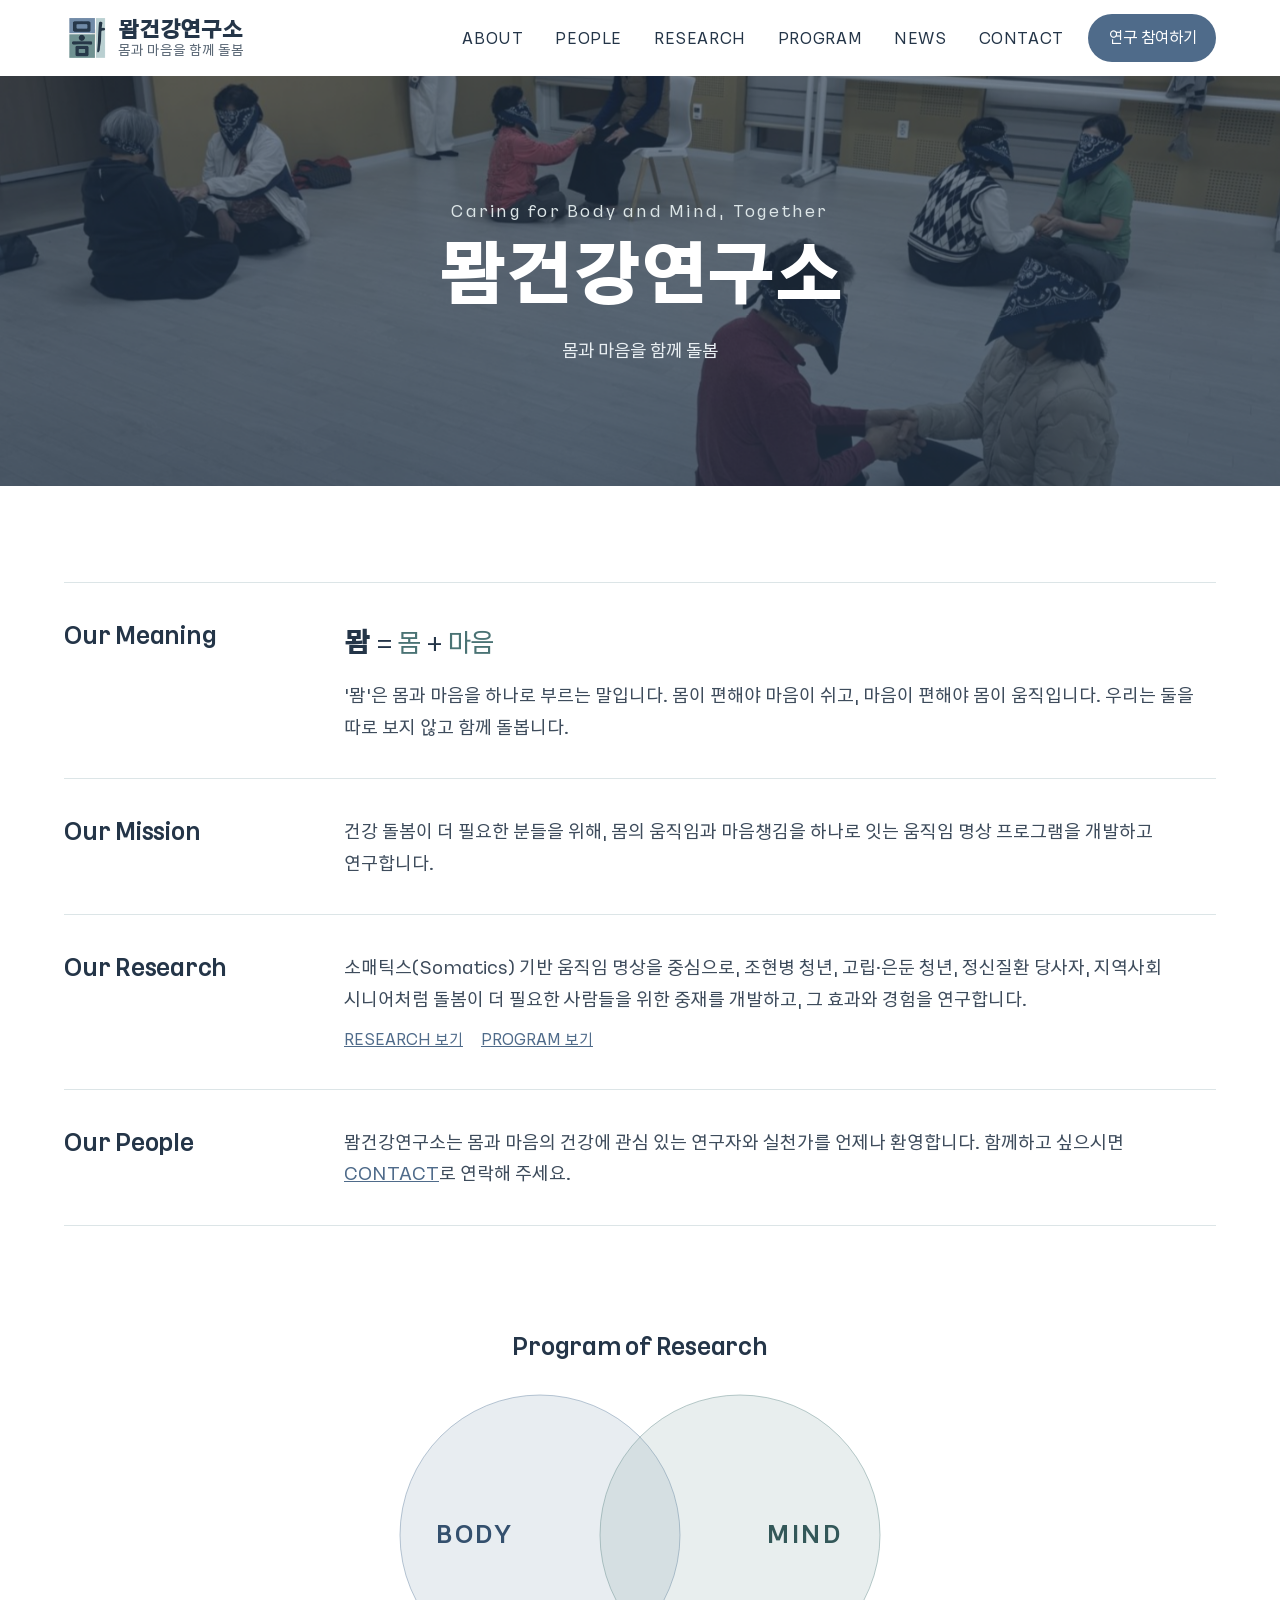
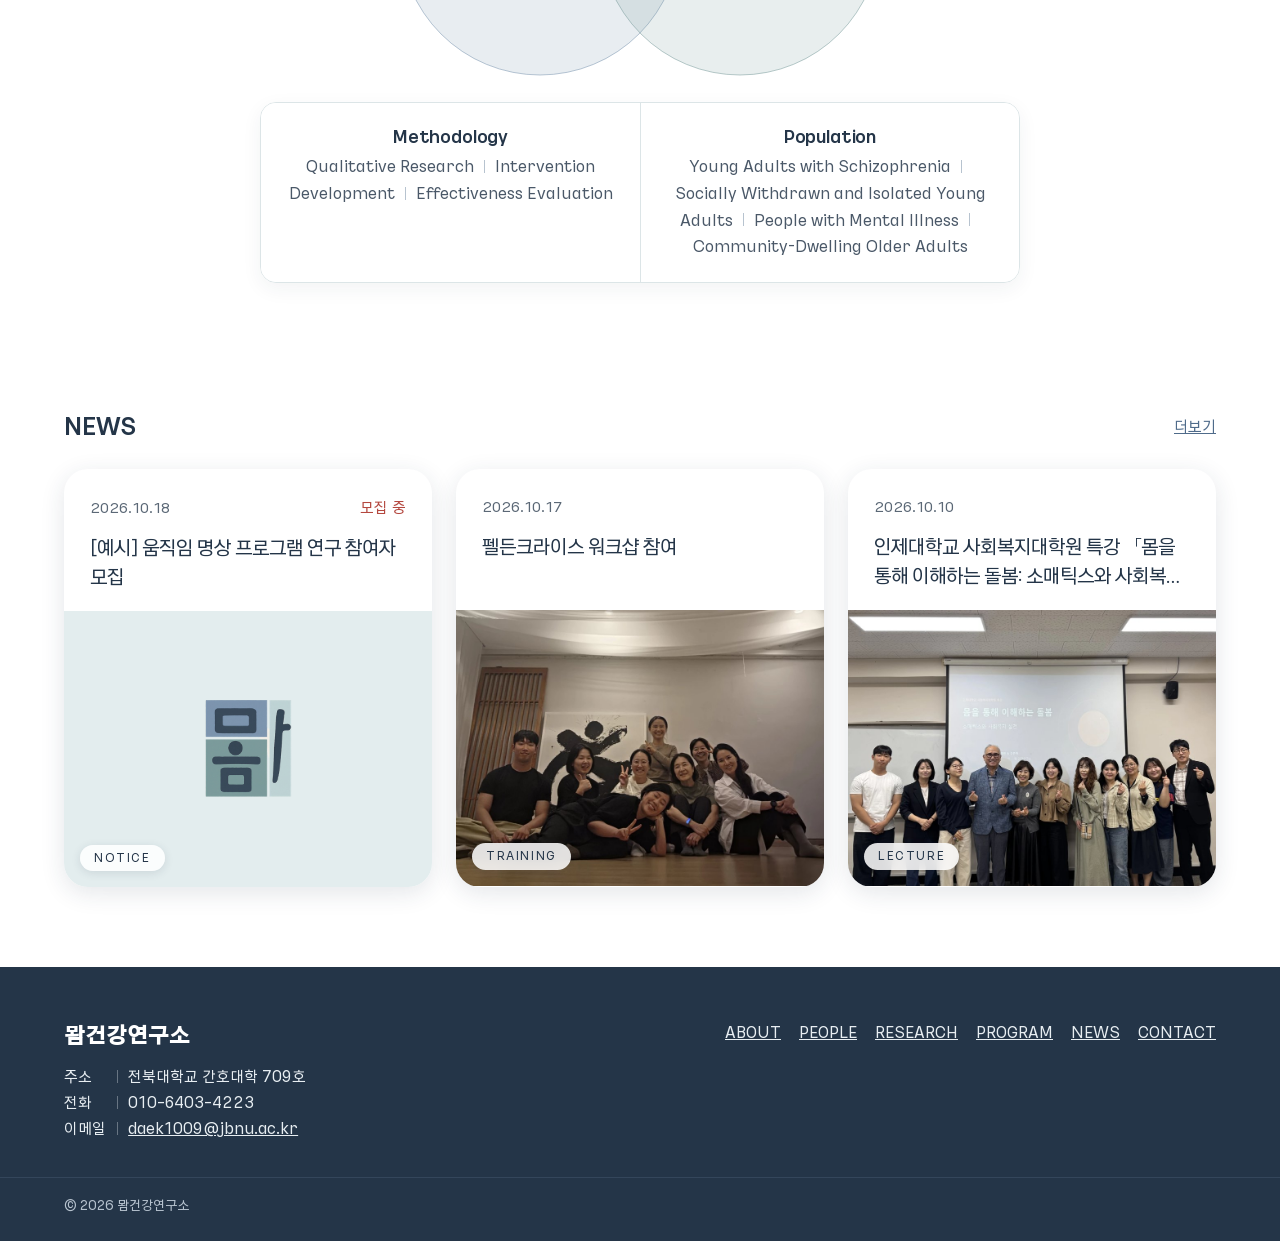
==== index.html @ 0eb16944 "메인: 스크롤 효과, 연구 도식 영문화 - 배너 사진이 스크롤보다 천천히 움직이고, 단락·카드가 아래에서 떠오름 (움직임 줄이기 설정이면 끔) - Program of Researc" ====
<!doctype html>
<html lang="ko">
<head>
<meta charset="utf-8">
<meta name="viewport" content="width=device-width, initial-scale=1">
<title>뫔건강연구소</title>
<meta name="description" content="몸과 마음을 함께 돌보는 움직임 명상을 연구하는 뫔건강연구소입니다.">
<link rel="icon" href="assets/images/favicon.png">
<link rel="preload" href="assets/fonts/KakaoSmallSans-Regular.woff2" as="font" type="font/woff2" crossorigin>
<link rel="preconnect" href="https://fonts.googleapis.com">
<link rel="preconnect" href="https://fonts.gstatic.com" crossorigin>
<link rel="stylesheet" href="https://fonts.googleapis.com/css2?family=Gothic+A1:wght@900&display=swap&text=%EB%AB%94%EA%B1%B4%EA%B0%95%EC%97%B0%EA%B5%AC%EC%86%8C">
<link rel="stylesheet" href="assets/css/style.css">
</head>
<body data-page="home">
<div id="site-header"></div>
<main id="main">
<section class="mhero">
  <div class="mhero-bg" aria-hidden="true"></div>
  <div class="wrap mhero-in">
    <p class="mhero-tag">Caring for Body and Mind, Together</p>
    <h1 class="mhero-name">뫔건강연구소</h1>
    <p class="mhero-sub">몸과 마음을 함께 돌봄</p>
  </div>
</section>

<section class="mabout"><div class="wrap">
  <div class="mrow">
    <h2>Our Meaning</h2>
    <div>
      <p class="mlead"><b>뫔</b> = <span>몸</span> + <span>마음</span></p>
      <p>‘뫔’은 몸과 마음을 하나로 부르는 말입니다. 몸이 편해야 마음이 쉬고, 마음이 편해야 몸이 움직입니다. 우리는 둘을 따로 보지 않고 함께 돌봅니다.</p>
    </div>
  </div>
  <div class="mrow">
    <h2>Our Mission</h2>
    <div><p>건강 돌봄이 더 필요한 분들을 위해, 몸의 움직임과 마음챙김을 하나로 잇는 움직임 명상 프로그램을 개발하고 연구합니다.</p></div>
  </div>
  <div class="mrow">
    <h2>Our Research</h2>
    <div><p>소매틱스(Somatics) 기반 움직임 명상을 중심으로, 조현병 청년, 고립·은둔 청년, 정신질환 당사자, 지역사회 시니어처럼 돌봄이 더 필요한 사람들을 위한 중재를 개발하고, 그 효과와 경험을 연구합니다.</p>
      <p class="mlink"><a href="research.html">RESEARCH 보기</a><a href="program.html">PROGRAM 보기</a></p></div>
  </div>
  <div class="mrow">
    <h2>Our People</h2>
    <div><p>뫔건강연구소는 몸과 마음의 건강에 관심 있는 연구자와 실천가를 언제나 환영합니다. 함께하고 싶으시면 <a href="contact.html">CONTACT</a>로 연락해 주세요.</p></div>
  </div>
</div></section>

<section class="mprog"><div class="wrap">
  <h2 class="mprog-title">Program of Research</h2>
  <svg class="mvenn" viewBox="0 0 760 300" role="img" aria-labelledby="venn-t venn-d">
    <title id="venn-t">Program of Research</title>
    <desc id="venn-d">Two overlapping circles, Body and Mind.</desc>
    <circle cx="280" cy="150" r="140" fill="#728DAA" fill-opacity="0.16" stroke="#728DAA" stroke-opacity="0.5"/>
    <circle cx="480" cy="150" r="140" fill="#729596" fill-opacity="0.16" stroke="#729596" stroke-opacity="0.5"/>
    <text x="215" y="158" text-anchor="middle" class="v-h" fill="#34506E">BODY</text>
    <text x="545" y="158" text-anchor="middle" class="v-h" fill="#335859">MIND</text>
  </svg>
  <div class="mboxes">
    <div><h3>Methodology</h3><p>Qualitative Research<span class="vbar" aria-hidden="true"></span>Intervention Development<span class="vbar" aria-hidden="true"></span>Effectiveness Evaluation</p></div>
    <div><h3>Population</h3><p>Young Adults with Schizophrenia<span class="vbar" aria-hidden="true"></span>Socially Withdrawn and Isolated Young Adults<span class="vbar" aria-hidden="true"></span>People with Mental Illness<span class="vbar" aria-hidden="true"></span>Community-Dwelling Older Adults</p></div>
  </div>
</div></section>

<section class="section white"><div class="wrap">
  <div class="box-head" style="margin-bottom:20px"><h2 style="font-size:1.45rem;font-weight:900">NEWS</h2><a class="more" href="news.html">더보기</a></div>
  <div id="home-news"></div>
</div></section>
</main>
<div id="site-footer"></div>
<script src="assets/data/site.js"></script>
<script src="assets/js/layout.js"></script>
<script src="assets/data/posts.js"></script>
<script src="assets/js/render.js"></script>
<script>
Mwam.cards('home-news', '', 3);

// 스크롤 효과: 배너 사진은 천천히, 단락은 아래에서 떠오르게 (움직임 줄이기 설정이면 끔)
(function () {
  if (window.matchMedia('(prefers-reduced-motion: reduce)').matches) return;
  var items = [].slice.call(document.querySelectorAll('.mhero-in > *, .mrow, .mprog-title, .mvenn, .mboxes, #home-news .ncard'));
  document.documentElement.classList.add('anim');
  items.forEach(function (el) { el.classList.add('reveal'); });
  document.querySelectorAll('.mhero-in > *').forEach(function (el, i) { el.style.transitionDelay = (0.15 + i * 0.15) + 's'; });
  document.querySelectorAll('#home-news .ncard').forEach(function (el, i) { el.style.transitionDelay = (i * 0.12) + 's'; });
  var bg = document.querySelector('.mhero-bg'), hero = document.querySelector('.mhero');
  function check() {
    var vh = window.innerHeight || document.documentElement.clientHeight;
    items = items.filter(function (el) {
      if (el.getBoundingClientRect().top < vh - 40) { el.classList.add('in'); return false; }
      return true;
    });
    var y = window.pageYOffset;
    if (y < hero.offsetHeight) bg.style.transform = 'translate3d(0,' + (y * 0.4) + 'px,0) scale(1.08)';
  }
  window.addEventListener('scroll', check, { passive: true });
  window.addEventListener('resize', check);
  setTimeout(check, 60);   // 처음 화면에 보이는 것은 곧바로 나타나게
  window.addEventListener('load', check);
  document.addEventListener('visibilitychange', check);
})();
</script>
</body>
</html>
---- assets/css/style.css ----
/* 뫔 건강연구소 — 공통 스타일
   색은 로고에서 가져옴: 남색 / 회청 / 청록 / 하늘 / 크림 */

@font-face {
  font-family: 'Hakgyoansim Allimjang';
  src: url('../fonts/HakgyoansimAllimjang-R.woff2') format('woff2');
  font-weight: 100 499;
  font-display: swap;
}
@font-face {
  font-family: 'Hakgyoansim Allimjang';
  src: url('../fonts/HakgyoansimAllimjang-B.woff2') format('woff2');
  font-weight: 500 900;
  font-display: swap;
}

@font-face {
  font-family: 'Kakao Small Sans';
  src: url('../fonts/KakaoSmallSans-Light.woff2') format('woff2');
  font-weight: 100 349;
  font-display: swap;
}
@font-face {
  font-family: 'Kakao Small Sans';
  src: url('../fonts/KakaoSmallSans-Regular.woff2') format('woff2');
  font-weight: 350 900;
  font-display: swap;
}
@font-face {
  font-family: 'Kakao Big Sans';
  src: url('../fonts/KakaoBigSans-Regular.woff2') format('woff2');
  font-weight: 100 899;
  font-display: swap;
}
@font-face {  /* 카드의 큰 번호 장식에만 씀 */
  font-family: 'Kakao Big Sans';
  src: url('../fonts/KakaoBigSans-ExtraBold.woff2') format('woff2');
  font-weight: 900;
  font-display: swap;
}

:root {
  --navy: #243548;
  --navy-2: #34465B;
  --blue: #4F6B8A;        /* 버튼·링크 (흰 글자 대비 5.5:1) */
  --blue-dark: #34506E;
  --blue-logo: #728DAA;
  --teal: #4A7374;
  --teal-dark: #335859;
  --teal-logo: #729596;
  --sky: #E3EDEE;
  --sky-logo: #BED3D5;
  --teal-tint: #DCEAE7;
  --cream: #E3EDEE;   /* 바탕: 하늘색 (예전 크림색 대신) */
  --white: #FFFFFF;
  --text: #243548;
  --text-2: #3E4C5C;
  --text-3: #4A5868;
  --muted: #5B6876;
  --line: #DCE5E7;
  --shadow: 0 10px 30px rgba(36, 53, 72, 0.10);
  --radius: 24px;
  --font: 'Kakao Small Sans', 'Apple SD Gothic Neo', 'Malgun Gothic', sans-serif;
  --font-head: 'Kakao Big Sans', 'Kakao Small Sans', 'Malgun Gothic', sans-serif;  /* 제목용 */
  --font-brand: 'Gothic A1', 'Hakgyoansim Allimjang', sans-serif;  /* 연구소 이름 전용: Gothic A1 900 */
  --wrap: 1200px;
}

* { box-sizing: border-box; }
html { scroll-behavior: smooth; scroll-padding-top: 96px; }
body {
  margin: 0;
  background: var(--white);  /* 모든 바탕은 흰색 */
  color: var(--text);
  font-family: var(--font);
  font-size: 18px;           /* 주 이용자(고령층 등) 고려해 본문 18px */
  line-height: 1.75;
  word-break: keep-all;
  -webkit-font-smoothing: antialiased;
}
img { max-width: 100%; height: auto; display: block; }
a { color: var(--blue); }
a:hover { color: var(--navy); }
h1, h2, h3, h4 { font-family: var(--font-head); margin: 0; font-weight: 400; line-height: 1.35; letter-spacing: -0.01em; }
p { margin: 0; }
strong, b, th { font-weight: 400; }  /* 이름 외에는 볼드 쓰지 않음 */
.wrap { max-width: var(--wrap); margin: 0 auto; padding: 0 24px; }
.skip { position: absolute; left: -9999px; }
.skip:focus { left: 16px; top: 16px; z-index: 100; background: var(--white); padding: 8px 16px; border-radius: 8px; }
:focus-visible { outline: 3px solid var(--blue-logo); outline-offset: 2px; }

/* ---------- 헤더 ---------- */
.site-header {
  position: sticky; top: 0; z-index: 50;
  background: var(--white);
}
.site-header .wrap { display: flex; align-items: center; justify-content: space-between; gap: 16px; min-height: 76px; }
.brand { display: flex; align-items: center; gap: 8px; text-decoration: none; color: var(--navy); }
.brand img { width: 46px; height: 46px; border-radius: 6px; }
.brand-name { display: flex; flex-direction: column; line-height: 1.12; }
.brand-name strong { font-family: var(--font-brand); font-size: 1.3rem; font-weight: 900; letter-spacing: -0.01em; }  /* 볼드는 연구소 이름에만 */
.brand-name small { font-family: var(--font); font-weight: 400; font-size: 0.85rem; color: var(--muted); }  /* 카카오 작은글씨 */

.gnb { display: flex; align-items: center; gap: 4px; }
.gnb > ul { list-style: none; margin: 0; padding: 0; display: flex; gap: 4px; }
.gnb > ul > li { position: relative; }
.gnb > ul > li > a {
  display: block; padding: 12px 14px; border-radius: 10px;
  text-decoration: none; color: var(--navy); font-weight: 400; font-size: 0.95rem; letter-spacing: 0.04em;
}
.gnb > ul > li > a:hover, .gnb > ul > li > a[aria-current="page"] { background: var(--sky); color: var(--navy); }
.sub {
  list-style: none; margin: 0; padding: 8px;
  position: absolute; top: 100%; left: 50%; transform: translateX(-50%);
  min-width: 180px; background: var(--white); border-radius: 14px; box-shadow: var(--shadow);
  border: 1px solid var(--line);
  opacity: 0; visibility: hidden; transition: opacity .15s;
}
.gnb li:hover > .sub, .gnb li:focus-within > .sub { opacity: 1; visibility: visible; }
.sub a { display: block; padding: 8px 12px; border-radius: 8px; text-decoration: none; color: var(--text-2); font-size: 0.95rem; white-space: nowrap; }
.sub a:hover { background: var(--sky); color: var(--navy); }
.btn-join {
  margin-left: 8px; padding: 10px 20px; border-radius: 999px;
  background: var(--blue); color: var(--white) !important; text-decoration: none; font-weight: 400; font-size: 0.98rem; white-space: nowrap;
}
.btn-join:hover { background: var(--navy); }
.menu-toggle {
  display: none; background: none; border: 1px solid var(--line); border-radius: 10px;
  width: 48px; height: 48px; cursor: pointer; color: var(--navy);
}

@media (max-width: 1080px) {
  .menu-toggle { display: inline-flex; align-items: center; justify-content: center; }
  .gnb {
    display: none; position: absolute; top: 100%; left: 0; right: 0;
    background: var(--white); box-shadow: 0 12px 20px rgba(36, 53, 72, 0.08);
    flex-direction: column; align-items: stretch; padding: 8px 16px 20px;
    max-height: calc(100vh - 76px); overflow-y: auto;
  }
  .gnb.open { display: flex; }
  .gnb > ul { flex-direction: column; }
  .sub { position: static; transform: none; opacity: 1; visibility: visible; box-shadow: none; border: 0; padding: 0 0 8px 12px; min-width: 0; }
  .btn-join { margin: 12px 0 0; text-align: center; }
}

/* ---------- 페이지 상단 (가운데 정렬, 가는 제목) ---------- */
.page-hero { background: var(--white); padding: 72px 0 56px; text-align: center; }
.page-hero .eyebrow { margin-bottom: 10px; font-size: 0.9rem; letter-spacing: 0.12em; color: var(--teal); }
.page-hero h1 { font-size: clamp(1.9rem, 3.6vw, 2.5rem); font-weight: 300; letter-spacing: -0.02em; }
.page-hero p { margin: 14px auto 0; color: var(--text-3); max-width: 620px; font-weight: 300; }
.breadcrumb { font-size: 0.85rem; color: var(--muted); margin-top: 18px; order: 9; }
.breadcrumb a { color: var(--muted); text-decoration: none; }
.page-hero .wrap { display: flex; flex-direction: column; align-items: center; }
.page-hero.only-eyebrow { padding: 56px 0 8px; }  /* NEWS: 영문 제목만 */
.page-hero.only-eyebrow .eyebrow { margin: 0; font-family: var(--font); font-size: 0.95rem; }
.page-hero.only-eyebrow a { color: inherit; text-decoration: none; }

.eyebrow { margin-bottom: 8px; }
.page-hero h1 { font-size: clamp(2rem, 4vw, 2.8rem); }
.page-hero p { margin-top: 12px; color: var(--text-2); max-width: 640px; }
.breadcrumb { font-size: 0.9rem; color: var(--muted); margin-bottom: 12px; }
.breadcrumb a { color: var(--muted); }

.eyebrow { color: var(--blue); font-weight: 400; font-size: 0.95rem; }
.section { padding: 80px 0; }
.section.white { background: var(--white); }
.section-head { margin-bottom: 32px; }
.section-head h2 { font-size: clamp(1.6rem, 3vw, 2.1rem); margin-top: 6px; }
.section-head p { color: var(--text-2); margin-top: 10px; max-width: 680px; }

/* ---------- 홈 히어로 ---------- */
.hero { background: var(--white); }
.hero .wrap { display: flex; flex-wrap: wrap; align-items: center; gap: 40px; padding-top: 72px; padding-bottom: 120px; }
.hero-text { flex: 1 1 460px; display: flex; flex-direction: column; gap: 20px; }
.hero-text h1 { font-size: clamp(2.2rem, 5vw, 3.3rem); line-height: 1.3; }
.hero-text p { font-size: 1.12rem; color: var(--text-2); max-width: 540px; }
.chip { align-self: flex-start; background: var(--white); color: var(--blue-dark); border-radius: 999px; padding: 6px 16px; font-size: 0.92rem; font-weight: 400; }
.hero-art { flex: 1 1 340px; display: flex; justify-content: center; }
.hero-art img { width: min(340px, 80%); border-radius: 12px; box-shadow: var(--shadow); }
@media (max-width: 640px) {
  .hero .wrap { padding-top: 48px; padding-bottom: 104px; gap: 28px; }
  .hero-art img { width: 180px; }
  .section { padding: 56px 0; }
}

.quick { margin-top: -64px; display: grid; grid-template-columns: repeat(auto-fit, minmax(min(300px, 100%), 1fr)); gap: 20px; position: relative; }
.quick a {
  background: var(--white); border-radius: 28px; padding: 30px 34px; text-decoration: none; color: var(--navy);
  display: flex; align-items: center; justify-content: space-between; gap: 20px; box-shadow: var(--shadow);
  transition: transform .15s;
}
.quick a:hover { transform: translateY(-2px); color: var(--navy); }
.quick strong { display: block; font-family: var(--font-head); font-size: 1.3rem; }
.quick span.desc { color: var(--text-3); }
.arrow { flex: none; width: 52px; height: 52px; border-radius: 50%; background: var(--blue); display: flex; align-items: center; justify-content: center; }
.arrow.teal { background: var(--teal); }

/* ---------- 카드 ---------- */
.grid { display: grid; gap: 20px; grid-template-columns: repeat(auto-fit, minmax(min(240px, 100%), 1fr)); }
.grid.two { grid-template-columns: repeat(auto-fit, minmax(min(320px, 100%), 1fr)); }
.card { background: var(--white); border-radius: var(--radius); padding: 28px; display: flex; flex-direction: column; gap: 10px; }
.section.white .card { background: var(--white); }
.card h3 { font-size: 1.15rem; }
.card p { color: var(--text-3); }
.card .num { font-size: 1.6rem; font-weight: 400; color: var(--blue); }
.card .num.teal { color: var(--teal); }
.icon { width: 52px; height: 52px; border-radius: 16px; background: var(--sky); display: flex; align-items: center; justify-content: center; }
.icon.teal { background: var(--teal-tint); }

/* ---------- 목록 ---------- */
.list { list-style: none; margin: 0; padding: 0; }
.list li { border-top: 1px solid var(--line); padding: 14px 0; display: flex; justify-content: space-between; gap: 16px; }
.list li:last-child { border-bottom: 1px solid var(--line); }
.list a { color: var(--navy); text-decoration: none; }
.list a:hover { color: var(--blue); text-decoration: underline; }
.list .date { color: var(--muted); font-size: 0.9rem; flex: none; }
.more { font-size: 0.95rem; padding: 10px 0; }
.box-head { display: flex; justify-content: space-between; align-items: center; }

.tag { display: inline-block; font-size: 0.82rem; font-weight: 400; padding: 2px 10px; border-radius: 999px; background: var(--sky); color: var(--blue-dark); margin-right: 8px; vertical-align: 2px; }
.tag.teal { background: var(--teal-tint); color: var(--teal-dark); }

/* 연구성과 */
.pub { background: var(--white); border-radius: 18px; padding: 20px 24px; margin-bottom: 12px; display: grid; grid-template-columns: 72px 1fr; gap: 16px; }
.pub .year { font-weight: 400; color: var(--blue); }
.pub .title { font-weight: 400; color: var(--navy); }
.pub .meta { color: var(--text-3); font-size: 0.95rem; }
.pub a { font-size: 0.92rem; }

/* 과제 */
.project { background: var(--white); border-radius: 18px; padding: 22px 26px; margin-bottom: 12px; border-left: 6px solid var(--blue-logo); }
.project.done { border-left-color: var(--teal-logo); }
.section.white .project { background: var(--white); }
.project .period { color: var(--muted); font-size: 0.92rem; }
.project h3 { font-size: 1.12rem; margin: 4px 0; }
.project p { color: var(--text-3); font-size: 0.97rem; }

/* RESEARCH 카드 (큰 제목 + 연한 큰 번호 + 알약 이름표) */
.rhead { margin-bottom: 44px; max-width: 860px; }
.rhead h2 { font-size: clamp(1.9rem, 4.2vw, 3rem); line-height: 1.3; letter-spacing: -0.02em; margin-top: 8px; }
.rhead .hl { color: var(--teal); }
.rhead p:last-child { margin-top: 18px; color: var(--text-2); font-size: 1.05rem; }
.rgrid { display: grid; gap: 24px; grid-template-columns: repeat(auto-fill, minmax(min(440px, 100%), 1fr)); }
.rcard { --c: var(--blue); --c2: var(--blue-dark); --tint: #E4ECF4; --line-c: #C9D6E4;
  position: relative; overflow: hidden; border-radius: 28px; padding: 44px 40px 40px;
  background: linear-gradient(170deg, var(--tint) 0%, #F7FAFC 55%, #FFFFFF 100%);
  border: 1px solid rgba(36, 53, 72, 0.07); box-shadow: 0 12px 32px rgba(36, 53, 72, 0.08); }
.rcard::before { content: ''; position: absolute; left: 0; right: 0; top: 0; height: 7px; background: linear-gradient(90deg, var(--c) 0%, var(--line-c) 100%); }
.rcard.tone1 { --c: var(--teal); --c2: var(--teal-dark); --tint: #DDEDE9; --line-c: #BFDAD3; }
.rcard.tone2 { --c: var(--blue-logo); --c2: var(--blue-dark); --tint: #E0EDF0; --line-c: #C4DADF; }
.rcard .wm { position: absolute; top: -26px; right: -14px; font-family: var(--font-head); font-weight: 900; font-size: 11rem; line-height: 1; letter-spacing: -0.04em;
  color: var(--c); opacity: 0.13; pointer-events: none; }
.rcard header { position: relative; display: flex; align-items: center; gap: 14px; padding-bottom: 26px; border-bottom: 1px solid var(--line-c); }
.rcard .num { flex: none; width: 40px; height: 40px; border-radius: 50%; background: var(--c); color: var(--white); display: inline-flex; align-items: center; justify-content: center; font-size: 0.95rem; }
.rcard h3 { font-size: 1.55rem; letter-spacing: -0.02em; }
.rrows { position: relative; margin: 26px 0 0; display: grid; gap: 14px; }
.rrows div { display: grid; grid-template-columns: 104px 1fr; gap: 18px; align-items: start; }
.rrows dt { text-align: center; padding: 6px 0; border-radius: 999px; background: var(--white); border: 1px solid var(--line-c); color: var(--c2); font-size: 0.88rem; }
.rrows dd { margin: 0; padding-top: 4px; color: var(--text); line-height: 1.6; }
.rempty { display: flex; align-items: center; justify-content: center; min-height: 180px; color: var(--muted); }
@media (max-width: 640px) {
  .rcard { padding: 32px 22px 26px; }
  .rcard .wm { font-size: 7.5rem; top: -16px; }
  .rrows div { grid-template-columns: 76px 1fr; gap: 12px; }
}

/* 연구진 */
.person { background: var(--white); border-radius: var(--radius); padding: 28px; display: grid; grid-template-columns: 160px 1fr; gap: 28px; align-items: start; }
.person.small { grid-template-columns: 112px 1fr; padding: 22px; gap: 20px; }
.photo { aspect-ratio: 3 / 4; border-radius: 16px; background: var(--sky); display: flex; align-items: center; justify-content: center; color: var(--muted); font-size: 0.85rem; overflow: hidden; }
.photo img { width: 100%; height: 100%; object-fit: cover; }
.person h3 { font-size: 1.35rem; }
.person.small h3 { font-size: 1.15rem; }
.person .role { color: var(--blue); font-weight: 400; }
.person dl { margin: 12px 0 0; display: grid; grid-template-columns: 72px 1fr; gap: 6px 12px; font-size: 0.97rem; }
.person dt { color: var(--muted); }
.person dd { margin: 0; color: var(--text-2); }
.person ul { margin: 8px 0 0; padding-left: 20px; color: var(--text-2); font-size: 0.97rem; }
.psec { margin-top: 24px; padding-top: 18px; border-top: 1px solid var(--line); }
.psec h4, .psec summary { font-size: 1rem; font-weight: 400; color: var(--blue); margin-bottom: 6px; }
.psec p { color: var(--text-2); }
.psec ul { margin: 0; padding-left: 20px; color: var(--text-2); font-size: 0.97rem; }
.psec li { margin-bottom: 4px; }
details.psec summary { cursor: pointer; list-style: none; display: flex; align-items: center; gap: 8px; }
details.psec summary::-webkit-details-marker { display: none; }
details.psec summary::after { content: '펼치기 ▾'; font-size: 0.85rem; color: var(--muted); margin-left: auto; }
details.psec[open] summary::after { content: '접기 ▴'; }
details.psec .cnt { font-size: 0.85rem; color: var(--muted); }
details.psec ul { margin-top: 10px; font-size: 0.92rem; line-height: 1.65; }
details.psec li { margin-bottom: 10px; }
@media (max-width: 640px) {
  .person, .person.small { grid-template-columns: 1fr; }
  .person .photo { max-width: 180px; }
}

/* 알림마당 */
.tabs { display: flex; gap: 8px; margin-bottom: 24px; flex-wrap: wrap; }
.tabs a { padding: 10px 20px; border-radius: 999px; background: var(--white); text-decoration: none; color: var(--text-2); font-weight: 400; border: 1px solid var(--line); }
.tabs a[aria-current="true"] { background: var(--navy); color: var(--white); border-color: var(--navy); }
/* 게시판 (표 형식) */
.count { font-size: 0.95rem; color: var(--muted); margin-bottom: 12px; }
.count b { color: var(--navy); font-weight: 400; }
.board-table { width: 100%; border-collapse: collapse; border-top: 2px solid var(--navy); background: var(--white); }
.board-table th { font-weight: 400; font-size: 0.92rem; color: var(--muted); padding: 14px 12px; border-bottom: 1px solid var(--line); }
.board-table td { padding: 18px 12px; border-bottom: 1px solid var(--line); vertical-align: middle; }
.board-table .no { width: 96px; text-align: center; color: var(--muted); font-size: 0.95rem; }
.board-table .date { width: 128px; text-align: center; color: var(--muted); font-size: 0.95rem; white-space: nowrap; }
.board-table .subject a { color: var(--text); text-decoration: none; }
.board-table .subject a:hover { color: var(--blue); text-decoration: underline; }
.board-table tbody tr:hover { background: #FBFCFC; }
.cat { color: var(--muted); }
.state { color: #B4483F; font-size: 0.92rem; white-space: nowrap; }  /* 모집 중: 붉은 글씨 (대비 5.3:1) */
.state.closed { color: var(--muted); }
.paging { display: flex; justify-content: center; gap: 6px; margin-top: 32px; }
.paging a, .paging strong { min-width: 40px; height: 40px; display: inline-flex; align-items: center; justify-content: center; border-radius: 8px; text-decoration: none; font-weight: 400; }
.paging a { color: var(--text-3); }
.paging a:hover { background: var(--sky); }
.paging strong { background: var(--navy); color: var(--white); }
@media (max-width: 640px) {
  .board-table thead { display: none; }
  .board-table tr { display: grid; grid-template-columns: auto 1fr; gap: 4px 10px; padding: 16px 4px; border-bottom: 1px solid var(--line); }
  .board-table td { padding: 0; border: 0; }
  .board-table .no { width: auto; text-align: left; }
  .board-table .no.plain { display: none; }  /* 휴대폰에서는 단순 번호 숨김 */
  .board-table .subject { grid-column: 1 / -1; order: -1; }
  .board-table .date { width: auto; text-align: left; }
}

/* 분류 탭 (밑줄형) */
.tabs.line { justify-content: center; gap: 28px; margin-bottom: 36px; }
.tabs.line a { background: none; border: 0; border-radius: 0; padding: 6px 2px; color: var(--muted); border-bottom: 2px solid transparent; }
.tabs.line a:hover { color: var(--navy); }
.tabs.line a[aria-current="true"] { background: none; color: var(--navy); border-bottom-color: var(--navy); }

/* 소식 카드 */
.news-grid { list-style: none; margin: 0; padding: 0; display: grid; gap: 24px; grid-template-columns: repeat(auto-fill, minmax(min(300px, 100%), 1fr)); }
.page-hero.news-top { padding-top: 126px; }  /* NEWS 글자를 70px 아래로 */
.page-hero .ko-title { margin-top: 4px; font-family: var(--font); font-size: 0.95rem; letter-spacing: 0.12em; color: var(--teal); text-align: center; }  /* NEWS와 같은 크기 */
.page-hero.news-top .eyebrow { text-align: center; }
.page-hero.news-top + .section { padding-top: 92px; }
.page-hero.news-top + .news-list { padding-top: 48px; }  /* 탭이 들어간 만큼 */  /* 모든 페이지: 제목 두 줄 아래 본문 시작 위치를 NEWS와 같게 */
@media (max-width: 640px) { .page-hero.news-top { padding-top: 90px; } .page-hero.news-top + .section { padding-top: 64px; } }
.ncard { box-shadow: 0 6px 24px rgba(36, 53, 72, 0.12); position: relative; height: 100%; display: flex; flex-direction: column; gap: 12px; background: var(--white); border-radius: 24px; overflow: hidden; padding: 26px 0 0; text-decoration: none; color: var(--text); transition: transform .15s; }
.ncard:hover { transform: translateY(-3px); box-shadow: 0 10px 30px rgba(36, 53, 72, 0.18); color: var(--text); }
.ncard:hover .ntitle { color: var(--blue); }
.ntop { display: flex; justify-content: space-between; align-items: center; padding: 0 26px; }
.ncard .date { color: var(--muted); font-size: 0.88rem; }
.ntitle { font-family: var(--font-head); font-weight: 400; font-size: 1.2rem; line-height: 1.5; padding: 0 26px; display: -webkit-box; -webkit-line-clamp: 2; -webkit-box-orient: vertical; overflow: hidden; min-height: 3em; }
.nthumb { margin-top: 8px; aspect-ratio: 4 / 3; overflow: hidden; background: var(--sky); display: block; }  /* 사진은 카드 끝까지 */
.nthumb > img { width: 100%; height: 100%; object-fit: cover; transition: transform .3s; }
.ncard:hover .nthumb > img { transform: scale(1.04); }
.noimg { width: 100%; height: 100%; display: flex; align-items: center; justify-content: center; }
.noimg img { width: 30%; opacity: .9; border-radius: 6px; }

/* 글 보기 */
.post { background: var(--white); border-top: 2px solid var(--navy); }
.post-band { background: var(--white); border-bottom: 1px solid var(--line); display: flex; justify-content: space-between; align-items: center; gap: 20px; padding: 22px 28px; }
.post-band h2 { font-size: clamp(1.1rem, 2.4vw, 1.35rem); font-weight: 400; }
.post-band .date { color: var(--muted); font-size: 0.92rem; flex: none; }
.post-body { padding: clamp(24px, 4vw, 44px) 28px; }
.post-body p { margin: 0 0 1em; }
.post-body img { border-radius: 10px; margin: 0 auto 24px; max-width: min(640px, 100%); }  /* 세로 사진이 너무 커지지 않게 */
.post-body ul, .post-body ol { padding-left: 22px; }
.files { border-top: 1px solid var(--line); margin-top: 24px; padding-top: 16px; }
.files h3 { font-size: 1rem; font-weight: 400; color: var(--muted); }
.post-nav { width: 100%; border-collapse: collapse; margin-top: 32px; background: var(--white); border-top: 1px solid var(--navy); }
.post-nav th { width: 110px; font-weight: 400; color: var(--muted); text-align: left; padding: 14px 20px; border-bottom: 1px solid var(--line); font-size: 0.95rem; }
.post-nav td { padding: 14px 12px; border-bottom: 1px solid var(--line); }
.post-nav a { color: var(--text); text-decoration: none; }
.post-nav a:hover { color: var(--blue); text-decoration: underline; }
.to-list { text-align: center; margin-top: 32px; }
.btn-line { display: inline-block; padding: 10px 40px; border: 1px solid var(--navy); border-radius: 999px; color: var(--navy); text-decoration: none; }
.btn-line:hover { background: var(--navy); color: var(--white); }
@media (max-width: 640px) {
  .post-band { flex-direction: column; align-items: flex-start; gap: 6px; padding: 18px 20px; }
  .post-body { padding: 24px 20px; }
  .post-nav th { width: 84px; padding: 12px; }
}

/* 문의 */
.info dl { display: grid; grid-template-columns: 96px 1fr; gap: 2px 16px; margin: 0; }  /* 줄 사이(6.5px)가 제목 아래(12px)보다 좁게 */
.info dt { color: var(--muted); }
.info dd { margin: 0; }
.map { border-radius: var(--radius); overflow: hidden; background: var(--sky); min-height: 320px; display: flex; align-items: center; justify-content: center; color: var(--muted); }
.map iframe { width: 100%; height: 100%; min-height: 320px; border: 0; }
.callout { background: var(--navy); color: #E8EEF2; border-radius: var(--radius); padding: 36px; display: flex; flex-wrap: wrap; justify-content: space-between; align-items: center; gap: 20px; }
.callout h2 { color: var(--white); font-size: 1.5rem; }
.callout .btn { background: var(--white); color: var(--navy); padding: 12px 24px; border-radius: 999px; text-decoration: none; font-weight: 400; }

/* ---------- 푸터 ---------- */
.site-footer { background: var(--navy); color: #E8EEF2; margin-top: 0; }
.site-footer .wrap { padding-top: 52px; padding-bottom: 36px; display: flex; flex-wrap: wrap; justify-content: space-between; gap: 28px; }
.site-footer strong { font-family: var(--font-brand); font-size: 1.3rem; font-weight: 900; color: var(--white); display: block; margin-bottom: 8px; }
.site-footer p { font-size: 0.93rem; }
.site-footer a { color: #E8EEF2; }
.foot-links { display: flex; flex-wrap: wrap; gap: 6px 18px; font-size: 0.93rem; }
.copy { border-top: 1px solid var(--navy-2); }
.copy .wrap { padding-top: 16px; padding-bottom: 24px; font-size: 0.82rem; color: #B7C3CF; }

.ph { color: var(--muted); }  /* [채워 넣을 자리] 표시 */

/* 흰 바탕 위에서 카드가 구분되도록 */
.card, .person, .pub, .project, .post, .board-table { border: 1px solid var(--line); box-shadow: 0 6px 20px rgba(36, 53, 72, 0.06); }
.board-table { border-top: 2px solid var(--navy); }

/* PUBLICATIONS 소제목: 작고 굵게 (영문) */
.out-head h2 { font-size: 1.45rem; font-weight: 900; letter-spacing: -0.01em; margin-top: 4px; }
/* 연구진 소제목: PROGRAM의 작은 '프로그램' 글자와 같은 크기·모양 */
.people-head h2 { font-family: var(--font); font-size: 0.95rem; font-weight: 400; color: var(--blue); letter-spacing: 0; }

/* 글자 정중앙 보정 (실제 글자 모양 기준으로 잰 차이만큼 여백을 미세 조정, 2026-10-18 측정) */
.gnb > ul > li > a { padding: 12px 12.2px 12px 15.8px; }       /* 영문 자간 때문에 왼쪽으로 1.8px 치우침 */
.btn-join { padding: 9.05px 19.28px 10.95px 20.72px; }          /* 아래로 0.95px, 왼쪽으로 0.72px */
.chip { padding: 6.38px 16.23px 5.62px 15.77px; }               /* 위로 0.38px */
.rcard .num { padding-left: 0.9px; }                             /* 숫자가 왼쪽으로 0.45px */
.rrows dt { padding: 5.92px 0 6.08px; }                          /* 평균 0.08px */
.callout .btn { padding: 11.13px 23.22px 12.87px 24.78px; }      /* 아래로 0.87px */
.btn-line { padding: 9.13px 40.22px 10.87px 39.78px; }           /* 아래로 0.87px */

/* NEWS 분류 표시 */
.ncat { display: inline-block; margin-left: 8px; padding: 1px 10px; border-radius: 999px; background: var(--sky); color: var(--blue-dark); font-size: 0.78rem; vertical-align: 1px; }
.post-band .ncat { margin: 0 10px 0 0; vertical-align: 3px; }
.news-list .tabs.line { margin-bottom: 40px; }

/* 목록 정보 줄 구분: 연한 세로선 */
.vbar { display: inline-block; width: 1px; height: 0.85em; background: #B7C3CF; margin: 0 10px; vertical-align: -0.05em; }

/* NEWS 카드: 사진 위 반투명 라벨 (왼쪽 아래) */
.nthumb { position: relative; }
.nlabel { position: absolute; left: 16px; bottom: 16px; padding: 5px 14px; border-radius: 999px;
  background: rgba(255, 255, 255, 0.86); -webkit-backdrop-filter: blur(6px); backdrop-filter: blur(6px);
  color: var(--navy); font-size: 0.72rem; letter-spacing: 0.14em; line-height: 1.4; box-shadow: 0 2px 10px rgba(36, 53, 72, 0.12); }
.post-band .ncat { background: none; border: 1px solid var(--line); color: var(--blue-dark); font-size: 0.72rem; letter-spacing: 0.14em; padding: 2px 12px; }

/* 오시는 길 지도: 지도 전체를 누르면 구글 지도 링크로 */
.map { position: relative; }
.map-link { position: absolute; inset: 0; display: flex; align-items: flex-end; justify-content: flex-end; padding: 14px; text-decoration: none; }
.map-link span { background: rgba(255, 255, 255, 0.92); color: var(--navy); font-size: 0.85rem; padding: 6px 14px; border-radius: 999px; box-shadow: 0 2px 10px rgba(36, 53, 72, 0.15); }
.map-link:hover span { background: var(--navy); color: var(--white); }
.site-footer .vbar { background: rgba(232, 238, 242, 0.35); }
.site-footer .fl { display: inline-block; width: 2.9em; }  /* 주소·전화·이메일 뒤 세로선이 한 줄로 서도록 */

/* ---------- 메인 (KIMPACT Lab 구성 참고) ---------- */
.mhero { position: relative; overflow: hidden; color: var(--white); text-align: center; }
.mhero-bg { position: absolute; inset: 0; background: url('../images/posts/2026-09-17-muju-somatics-photo.jpg') center 55% / cover no-repeat; }
.mhero-bg::after { content: ''; position: absolute; inset: 0; background: linear-gradient(180deg, rgba(36, 53, 72, 0.62), rgba(36, 53, 72, 0.78)); }
.mhero-in { position: relative; padding-top: 120px; padding-bottom: 120px; display: flex; flex-direction: column; align-items: center; gap: 10px; }
.mhero-tag { font-size: 1rem; letter-spacing: 0.14em; color: #DCE5E7; }
.mhero-name { font-family: var(--font-brand); font-weight: 900; font-size: clamp(2.6rem, 6vw, 4.2rem); letter-spacing: -0.01em; color: var(--white); }
.mhero-sub { font-size: 1.1rem; color: #E8EEF2; }
.mabout { padding: 96px 0 40px; }
.mrow { display: grid; grid-template-columns: 240px 1fr; gap: 40px; padding: 36px 0; border-top: 1px solid var(--line); }
.mrow:last-child { border-bottom: 1px solid var(--line); }
.mrow h2 { font-size: 1.45rem; font-weight: 900; color: var(--navy); }
.mrow p { color: var(--text-2); }
.mrow p + p { margin-top: 12px; }
.mlead { font-family: var(--font-head); font-size: 1.6rem; color: var(--navy) !important; }
.mlead b { font-family: var(--font-brand); font-weight: 900; }
.mlead span { color: var(--teal); }
.mlink { display: flex; gap: 18px; flex-wrap: wrap; }
.mlink a { font-size: 0.95rem; }
.mprog { padding: 64px 0 40px; text-align: center; }
.mprog-title { font-size: 1.45rem; font-weight: 900; margin-bottom: 24px; }
.mvenn { width: min(760px, 100%); height: auto; }
.mvenn .v-h { font-family: var(--font-head); font-weight: 900; font-size: 24px; letter-spacing: 0.12em; }
.mvenn .v-t { font-family: var(--font); font-size: 16px; fill: var(--text-2); }
.mvenn .v-c { font-family: var(--font-brand); font-weight: 900; font-size: 30px; fill: var(--navy); }
.mvenn .v-t2 { font-family: var(--font); font-size: 15px; fill: var(--text-2); }
.mboxes { max-width: 760px; margin: 8px auto 0; display: grid; grid-template-columns: 1fr 1fr; border: 1px solid var(--line); border-radius: 16px; overflow: hidden; box-shadow: 0 6px 20px rgba(36, 53, 72, 0.06); }
.mboxes > div { padding: 22px 24px; background: var(--white); }
.mboxes > div + div { border-left: 1px solid var(--line); }
.mboxes h3 { font-size: 1.05rem; font-weight: 900; margin-bottom: 6px; }
.mboxes p { color: var(--text-3); font-size: 0.95rem; }
@media (max-width: 720px) {
  .mrow { grid-template-columns: 1fr; gap: 10px; padding: 28px 0; }
  .mhero-in { padding-top: 88px; padding-bottom: 88px; }
  .mboxes { grid-template-columns: 1fr; }
  .mboxes > div + div { border-left: 0; border-top: 1px solid var(--line); }
}
/* 문의: 위 두 카드와 '연구 참여 신청' 사이 = 두 카드 사이 간격 */
.section.contact-top { padding-bottom: 0; }
.contact-top + #join { padding-top: 20px; }

/* 메인 스크롤 효과 (자바스크립트가 켜졌을 때만) */
.anim .reveal { opacity: 0; transform: translateY(28px); transition: opacity 0.9s ease, transform 0.9s cubic-bezier(0.2, 0.7, 0.2, 1); }
.anim .reveal.in { opacity: 1; transform: none; }
.anim .mhero-bg { transform: scale(1.08); will-change: transform; }
.anim .ncard.reveal.in:hover { transform: translateY(-3px); transition: transform 0.15s; }  /* 떠오른 뒤에도 카드 마우스 효과 유지 */
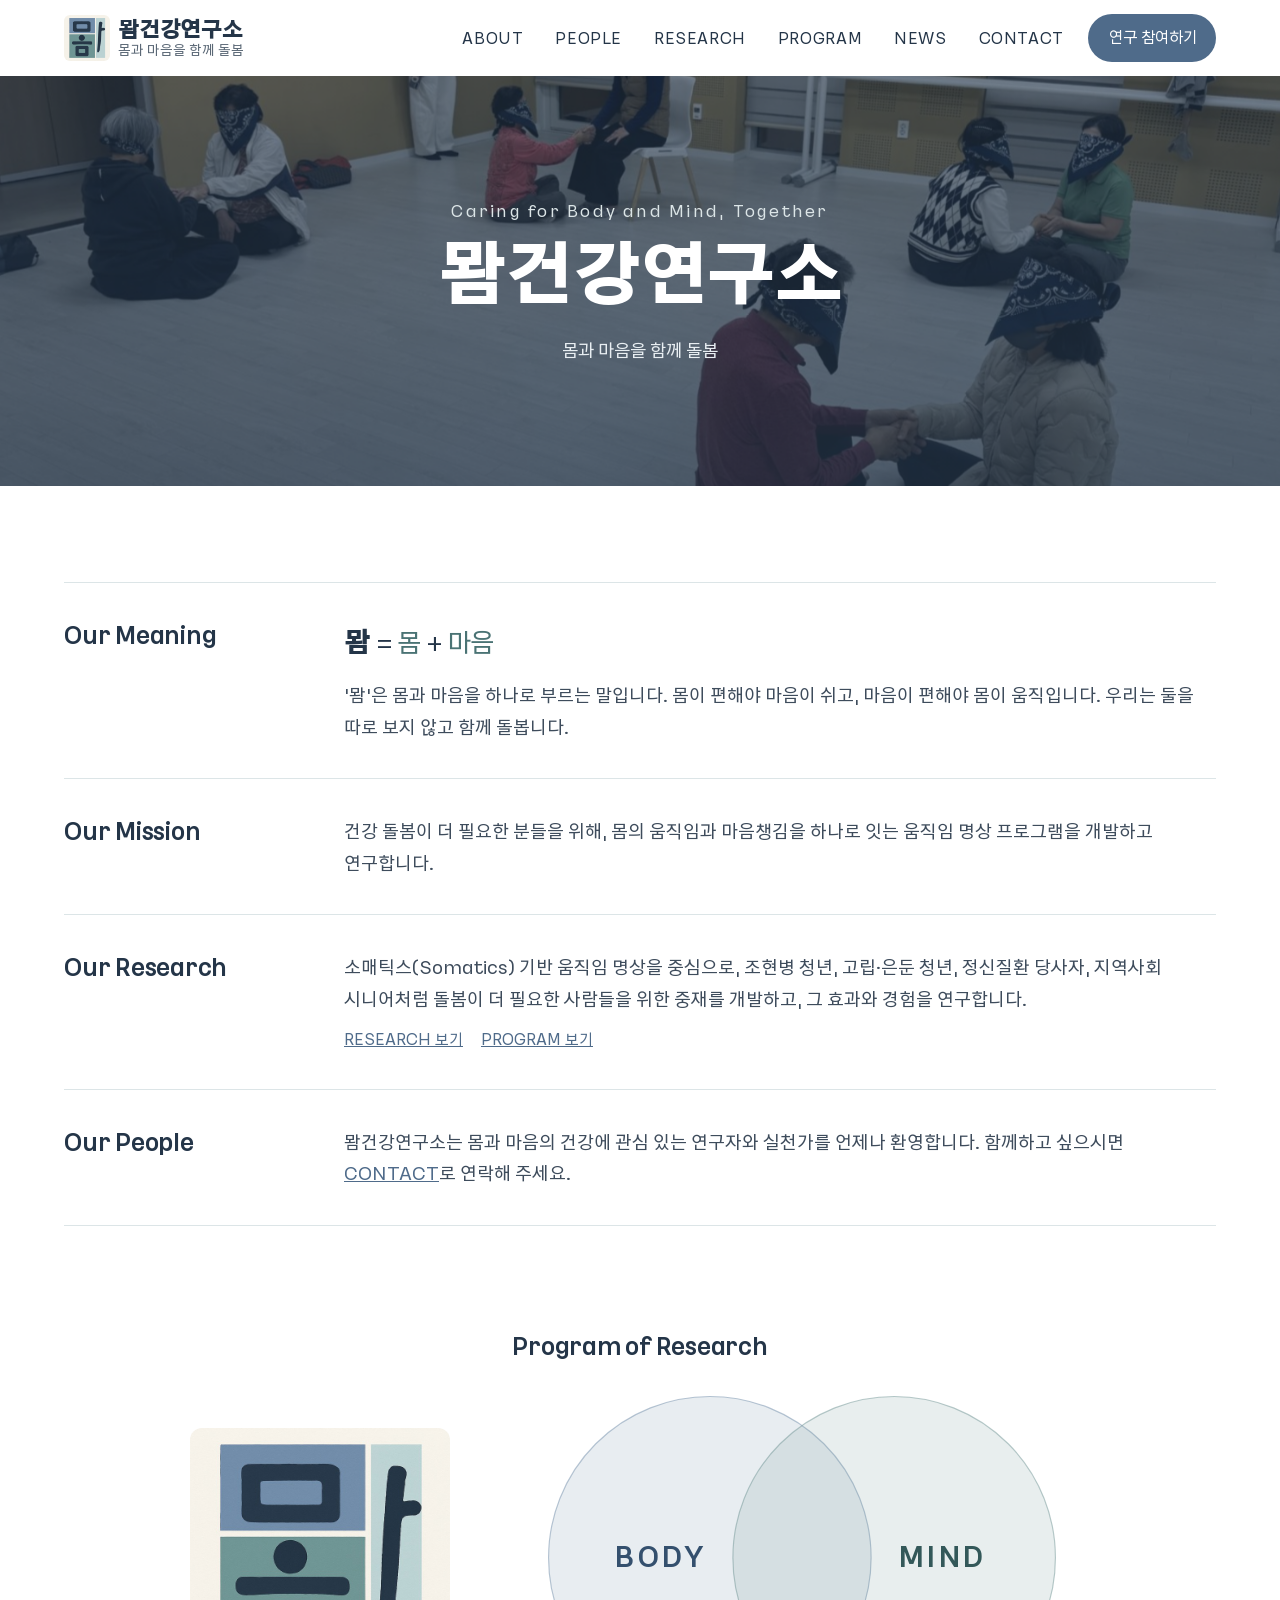
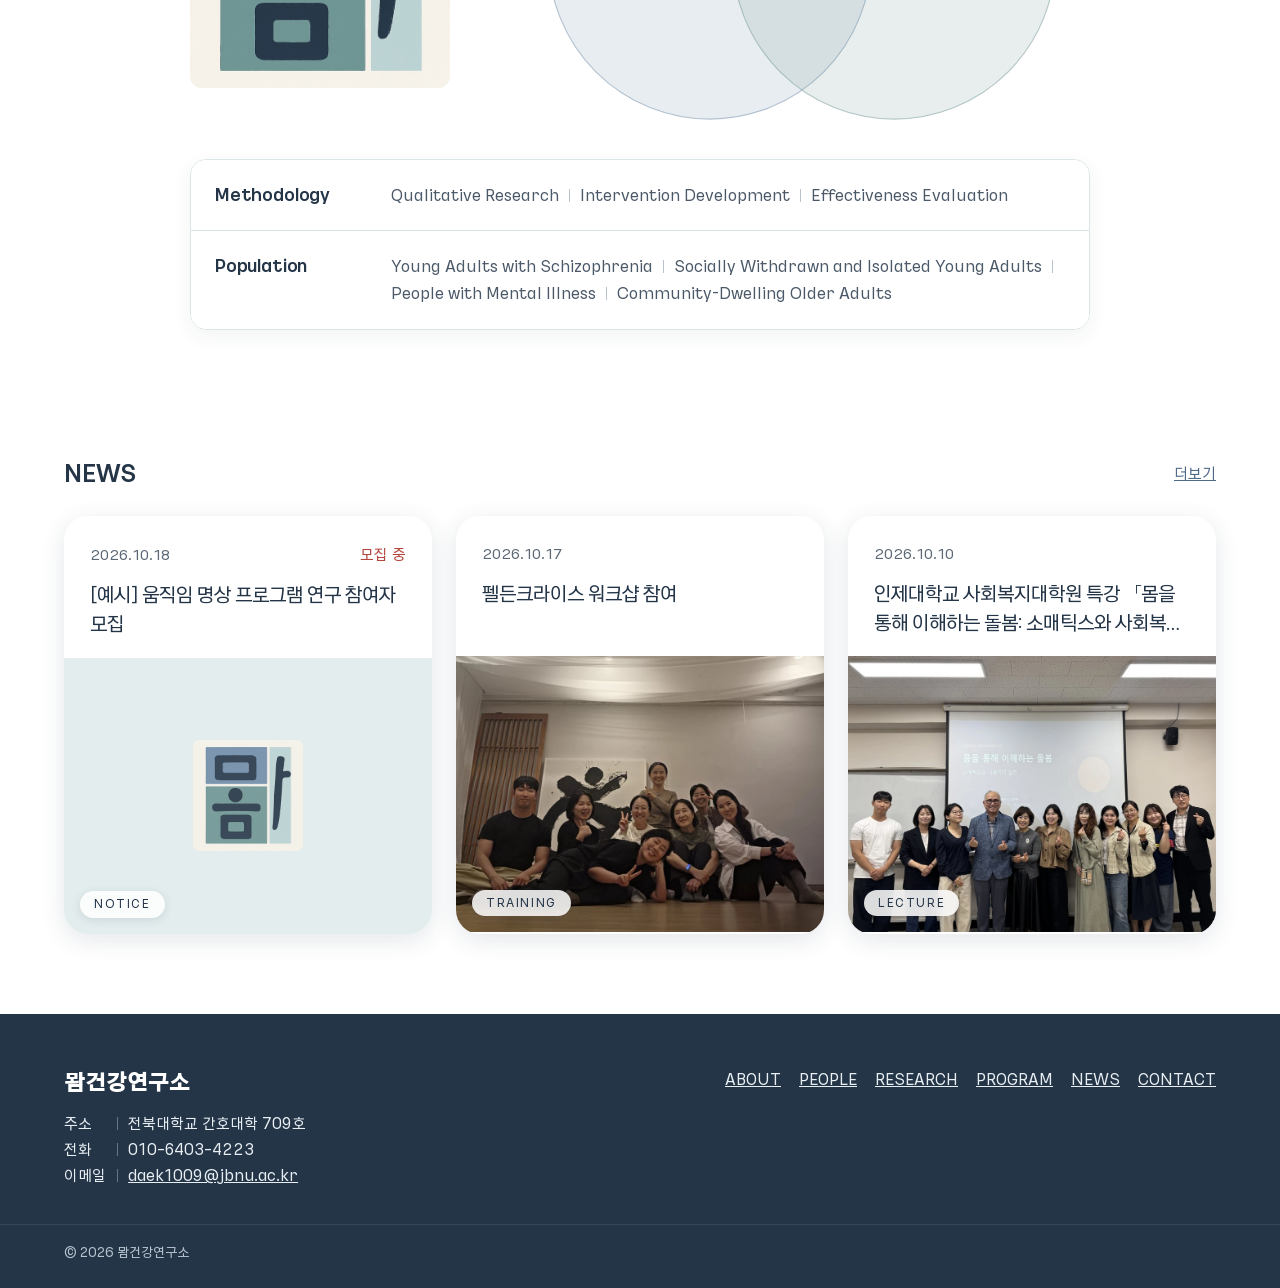
==== commit 6b865387: "연구 도식 개편, 로고를 배경 있는 원본으로 - Program of Research: 왼쪽 뫔 로고 + 오른쪽 BODY·MIND 원 두 개, 글자를 원 안쪽으로 - Methodol" ====
--- a/index.html
+++ b/index.html
@@ -49,14 +49,17 @@
 
 <section class="mprog"><div class="wrap">
   <h2 class="mprog-title">Program of Research</h2>
-  <svg class="mvenn" viewBox="0 0 760 300" role="img" aria-labelledby="venn-t venn-d">
-    <title id="venn-t">Program of Research</title>
-    <desc id="venn-d">Two overlapping circles, Body and Mind.</desc>
-    <circle cx="280" cy="150" r="140" fill="#728DAA" fill-opacity="0.16" stroke="#728DAA" stroke-opacity="0.5"/>
-    <circle cx="480" cy="150" r="140" fill="#729596" fill-opacity="0.16" stroke="#729596" stroke-opacity="0.5"/>
-    <text x="215" y="158" text-anchor="middle" class="v-h" fill="#34506E">BODY</text>
-    <text x="545" y="158" text-anchor="middle" class="v-h" fill="#335859">MIND</text>
-  </svg>
+  <div class="mprog-body">
+    <img class="mprog-logo" src="assets/images/logo-full.jpg" alt="뫔건강연구소 로고" width="640" height="640">
+    <svg class="mvenn" viewBox="0 0 500 300" role="img" aria-labelledby="venn-t venn-d">
+      <title id="venn-t">Program of Research</title>
+      <desc id="venn-d">Two overlapping circles, Body and Mind.</desc>
+      <circle cx="170" cy="150" r="140" fill="#728DAA" fill-opacity="0.16" stroke="#728DAA" stroke-opacity="0.5"/>
+      <circle cx="330" cy="150" r="140" fill="#729596" fill-opacity="0.16" stroke="#729596" stroke-opacity="0.5"/>
+      <text x="128" y="158" text-anchor="middle" class="v-h" fill="#34506E">BODY</text>
+      <text x="372" y="158" text-anchor="middle" class="v-h" fill="#335859">MIND</text>
+    </svg>
+  </div>
   <div class="mboxes">
     <div><h3>Methodology</h3><p>Qualitative Research<span class="vbar" aria-hidden="true"></span>Intervention Development<span class="vbar" aria-hidden="true"></span>Effectiveness Evaluation</p></div>
     <div><h3>Population</h3><p>Young Adults with Schizophrenia<span class="vbar" aria-hidden="true"></span>Socially Withdrawn and Isolated Young Adults<span class="vbar" aria-hidden="true"></span>People with Mental Illness<span class="vbar" aria-hidden="true"></span>Community-Dwelling Older Adults</p></div>
--- a/assets/css/style.css
+++ b/assets/css/style.css
@@ -486,3 +486,22 @@
 .anim .reveal.in { opacity: 1; transform: none; }
 .anim .mhero-bg { transform: scale(1.08); will-change: transform; }
 .anim .ncard.reveal.in:hover { transform: translateY(-3px); transition: transform 0.15s; }  /* 떠오른 뒤에도 카드 마우스 효과 유지 */
+.mabout.about-intro { padding-top: 92px; }  /* ABOUT: 제목 두 줄 아래 위치를 다른 페이지와 같게 */
+
+/* 문의: 연구 참여 신청 아래 지도, 두 칸 높이를 같게 */
+.join-stack { display: grid; grid-auto-rows: 1fr; gap: 20px; }
+.contact-map { min-height: 0; height: 100%; }
+.contact-map iframe { min-height: 0; height: 100%; display: block; }
+
+/* Program of Research: 왼쪽 로고 + 오른쪽 원 두 개, 아래 두 줄 */
+.mprog-body { display: flex; align-items: center; justify-content: center; gap: clamp(24px, 5vw, 64px); max-width: 900px; margin: 0 auto; }
+.mprog-logo { width: clamp(150px, 22vw, 260px); height: auto; border-radius: 12px; flex: none; }
+.mprog-body .mvenn { width: min(500px, 100%); flex: 1 1 auto; }
+.mboxes { max-width: 900px; grid-template-columns: 1fr; text-align: left; margin-top: 28px; }
+.mboxes > div { display: grid; grid-template-columns: 160px 1fr; gap: 16px; align-items: baseline; }
+.mboxes > div + div { border-left: 0; border-top: 1px solid var(--line); }
+.mboxes h3 { margin-bottom: 0; }
+@media (max-width: 720px) {
+  .mprog-body { flex-direction: column; }
+  .mboxes > div { grid-template-columns: 1fr; gap: 4px; }
+}
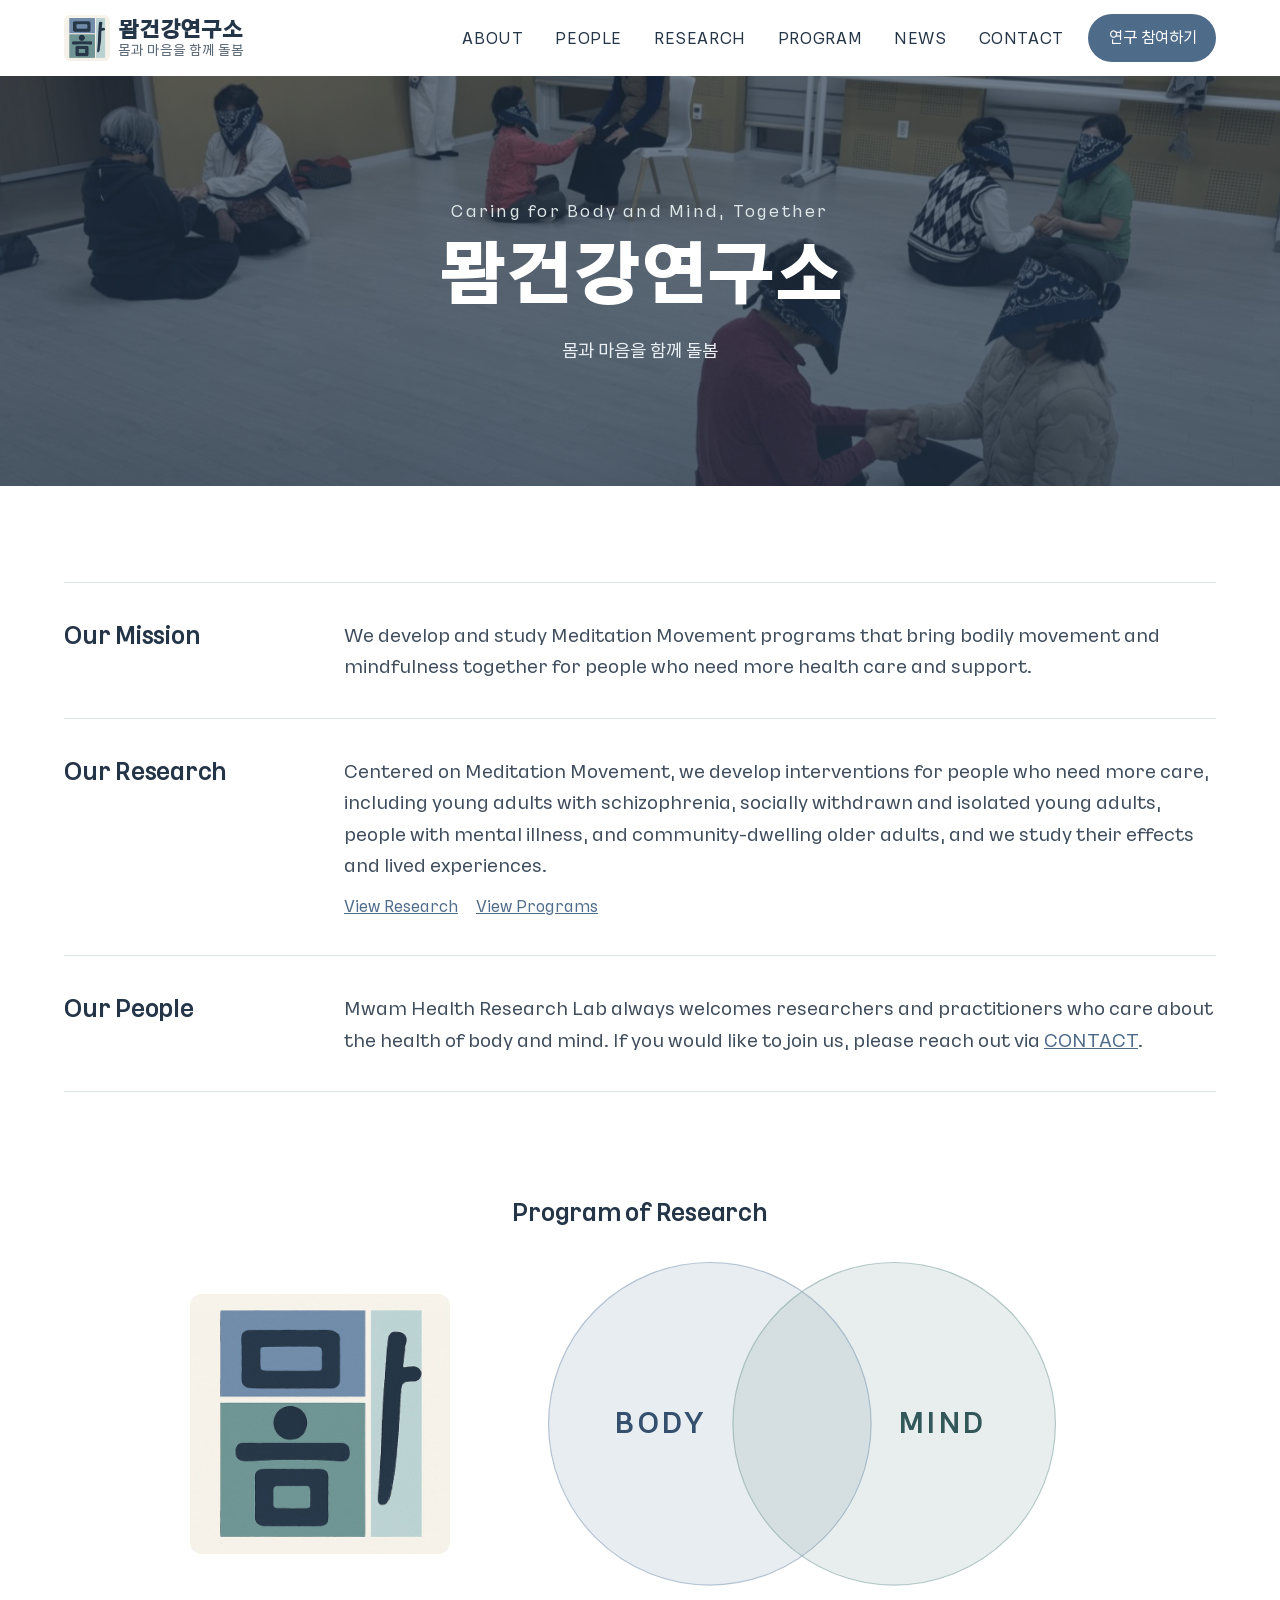
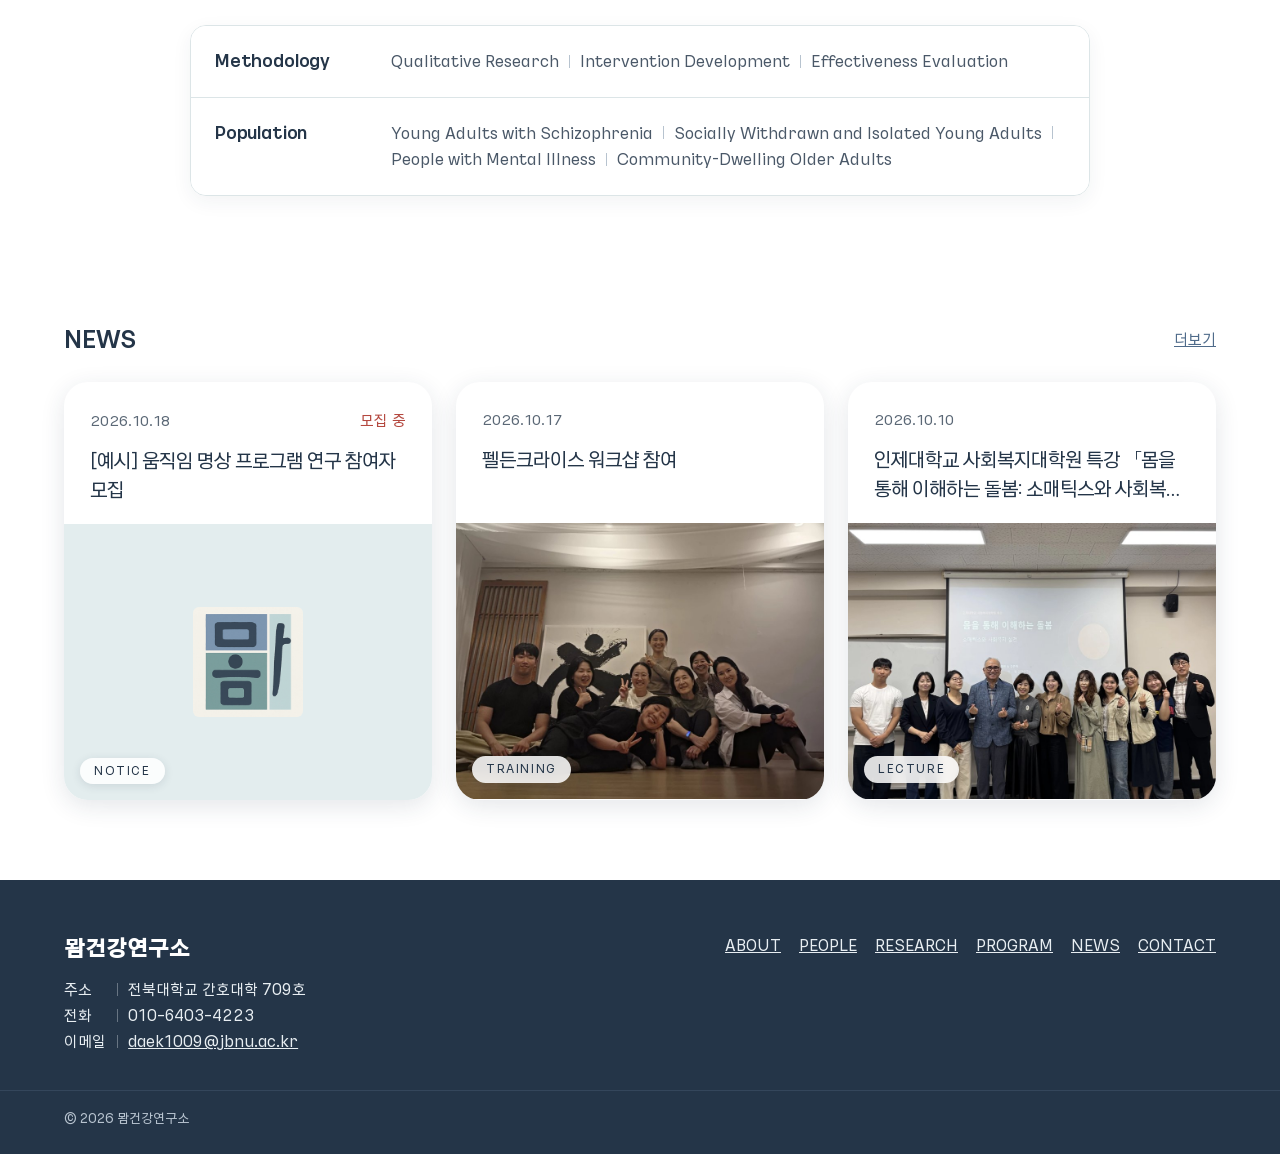
==== commit a3561993: "메인·ABOUT: Our Meaning 삭제, 단락 영문화, 'Meditation Movement' Co-Authored-By: Claude Opus 5.5 <noreply@ant" ====
--- a/index.html
+++ b/index.html
@@ -26,24 +26,17 @@
 
 <section class="mabout"><div class="wrap">
   <div class="mrow">
-    <h2>Our Meaning</h2>
-    <div>
-      <p class="mlead"><b>뫔</b> = <span>몸</span> + <span>마음</span></p>
-      <p>‘뫔’은 몸과 마음을 하나로 부르는 말입니다. 몸이 편해야 마음이 쉬고, 마음이 편해야 몸이 움직입니다. 우리는 둘을 따로 보지 않고 함께 돌봅니다.</p>
-    </div>
-  </div>
-  <div class="mrow">
     <h2>Our Mission</h2>
-    <div><p>건강 돌봄이 더 필요한 분들을 위해, 몸의 움직임과 마음챙김을 하나로 잇는 움직임 명상 프로그램을 개발하고 연구합니다.</p></div>
+    <div><p>We develop and study Meditation Movement programs that bring bodily movement and mindfulness together for people who need more health care and support.</p></div>
   </div>
   <div class="mrow">
     <h2>Our Research</h2>
-    <div><p>소매틱스(Somatics) 기반 움직임 명상을 중심으로, 조현병 청년, 고립·은둔 청년, 정신질환 당사자, 지역사회 시니어처럼 돌봄이 더 필요한 사람들을 위한 중재를 개발하고, 그 효과와 경험을 연구합니다.</p>
-      <p class="mlink"><a href="research.html">RESEARCH 보기</a><a href="program.html">PROGRAM 보기</a></p></div>
+    <div><p>Centered on Meditation Movement, we develop interventions for people who need more care, including young adults with schizophrenia, socially withdrawn and isolated young adults, people with mental illness, and community-dwelling older adults, and we study their effects and lived experiences.</p>
+      <p class="mlink"><a href="research.html">View Research</a><a href="program.html">View Programs</a></p></div>
   </div>
   <div class="mrow">
     <h2>Our People</h2>
-    <div><p>뫔건강연구소는 몸과 마음의 건강에 관심 있는 연구자와 실천가를 언제나 환영합니다. 함께하고 싶으시면 <a href="contact.html">CONTACT</a>로 연락해 주세요.</p></div>
+    <div><p>Mwam Health Research Lab always welcomes researchers and practitioners who care about the health of body and mind. If you would like to join us, please reach out via <a href="contact.html">CONTACT</a>.</p></div>
   </div>
 </div></section>
 
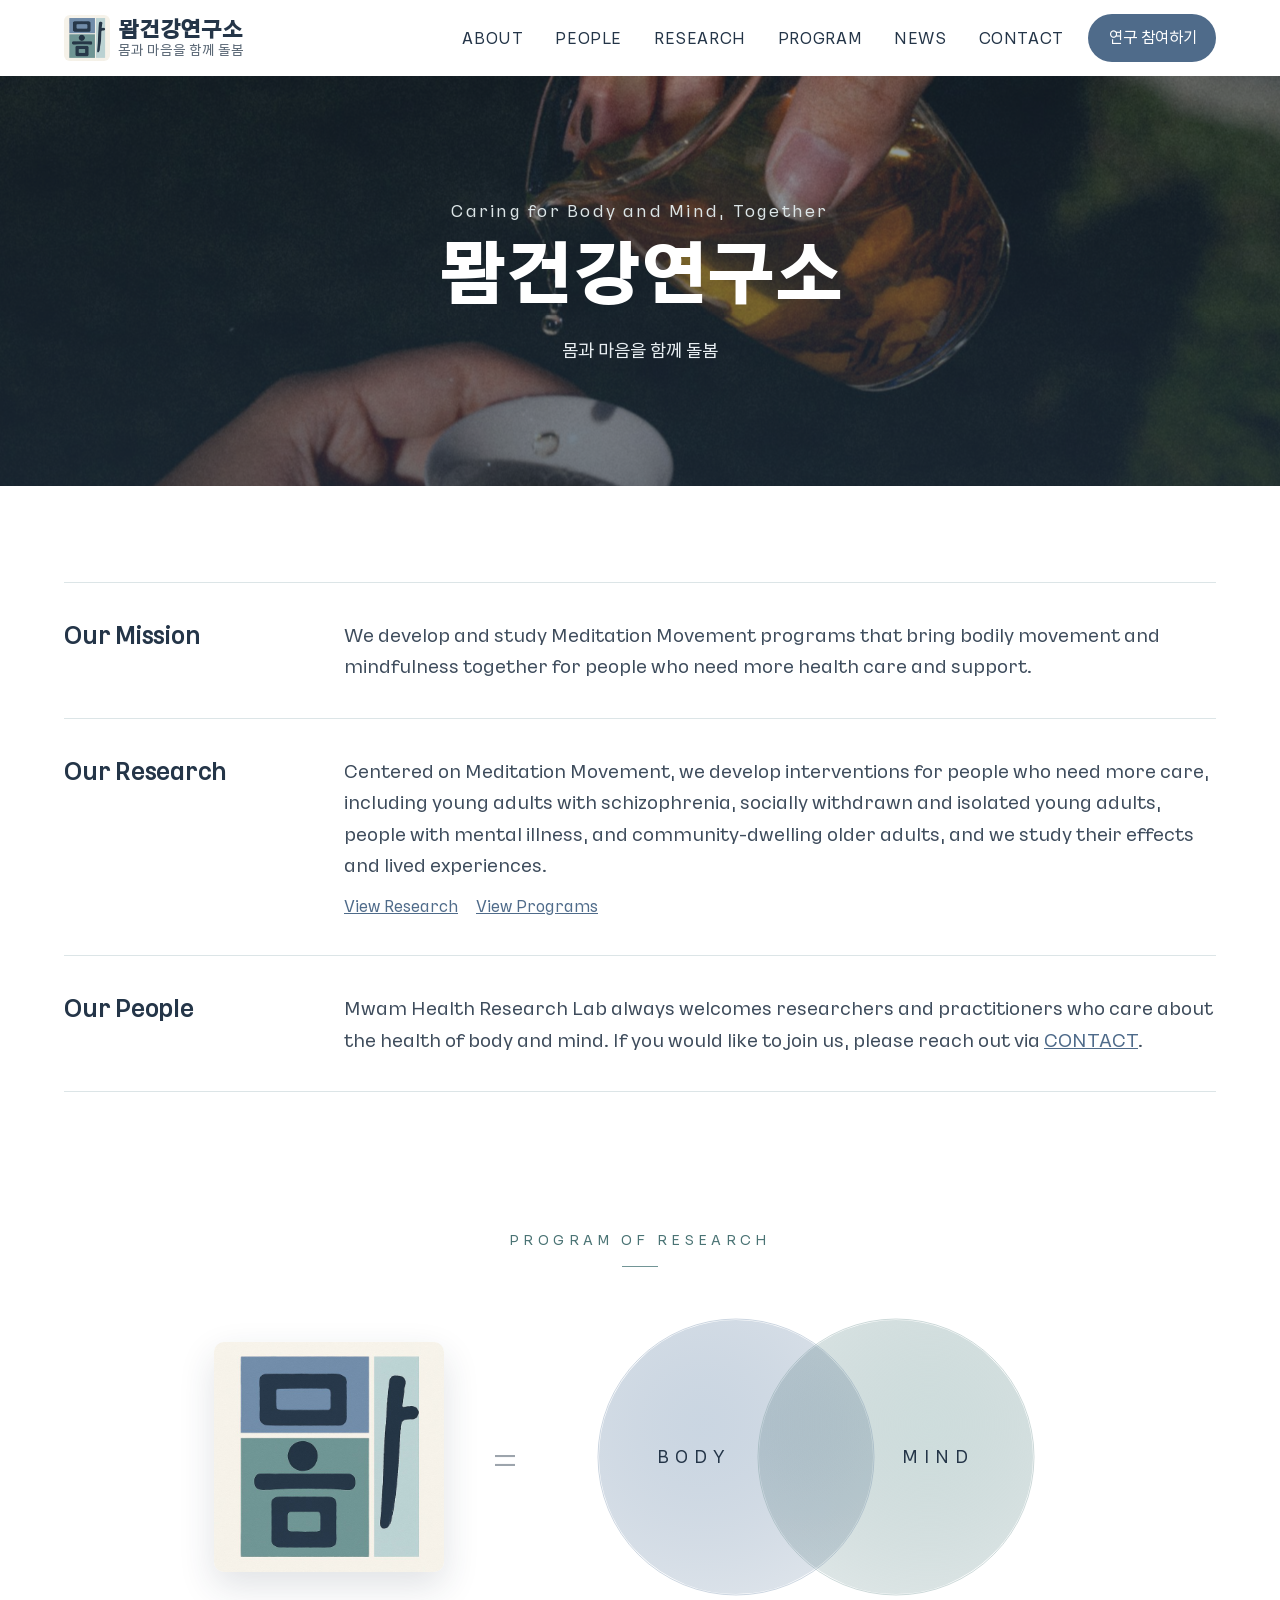
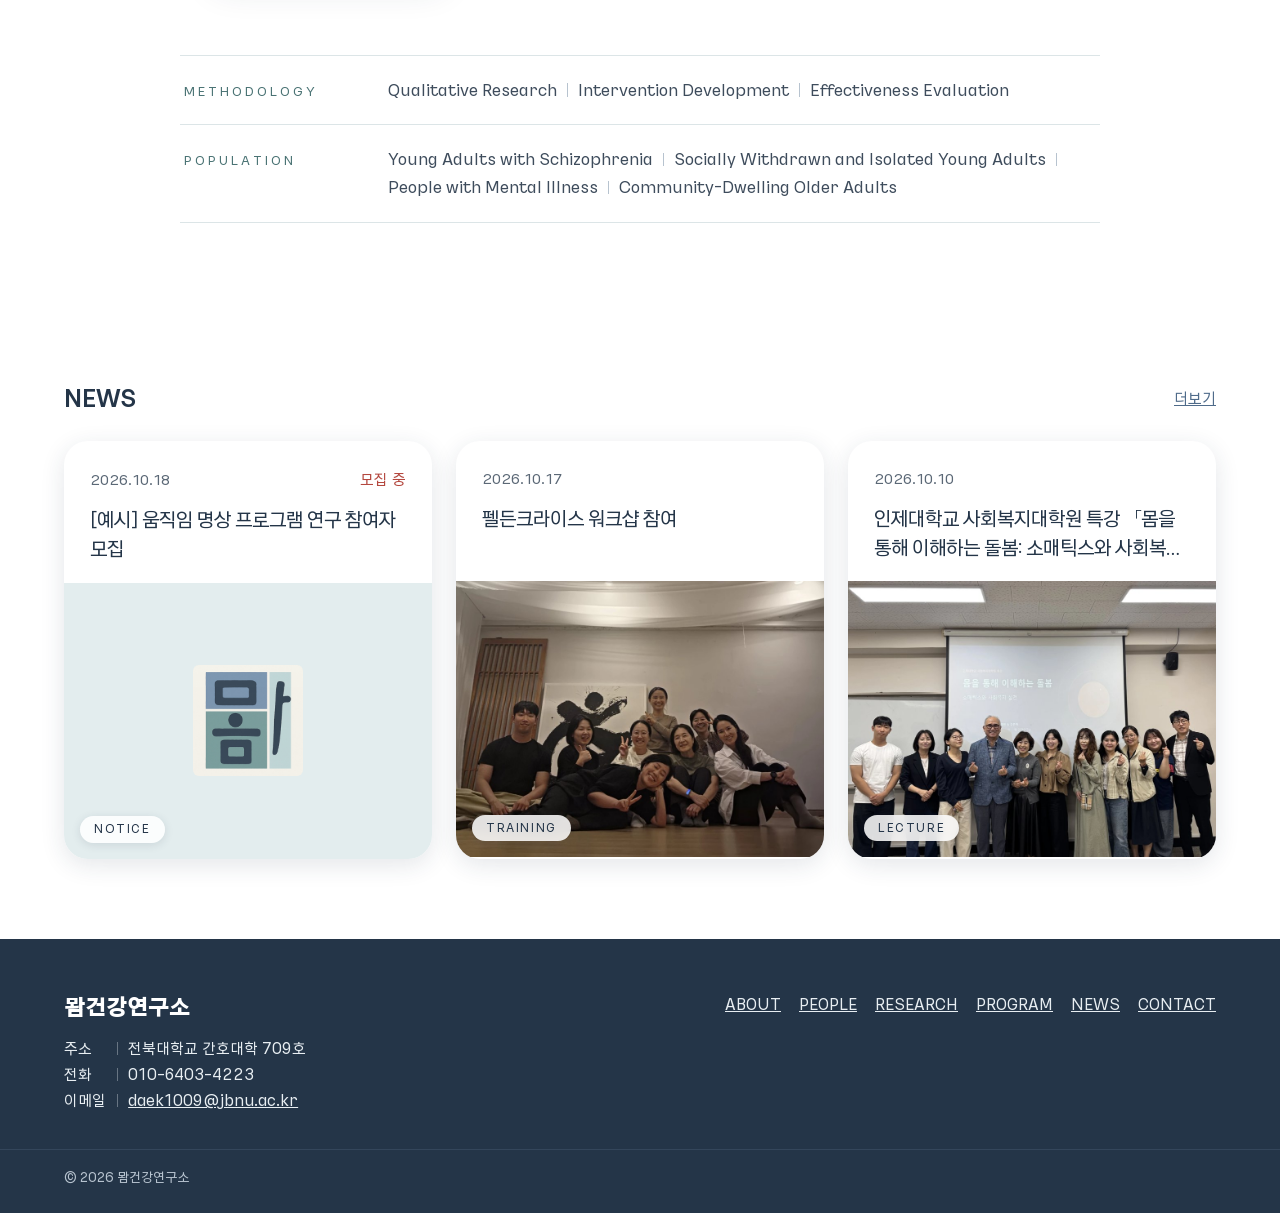
==== commit c09ff871: "메인 배너 사진, 연구 도식 고급화, 관심 연구 분야 영문 - 메인 배너: Unsplash 무료 사진(차를 따르는 모습, Justin Zhu) - Program of Researc" ====
--- a/index.html
+++ b/index.html
@@ -41,22 +41,29 @@
 </div></section>
 
 <section class="mprog"><div class="wrap">
-  <h2 class="mprog-title">Program of Research</h2>
+  <p class="mprog-eyebrow">Program of Research</p>
   <div class="mprog-body">
     <img class="mprog-logo" src="assets/images/logo-full.jpg" alt="뫔건강연구소 로고" width="640" height="640">
+    <span class="mprog-eq" aria-hidden="true">=</span>
     <svg class="mvenn" viewBox="0 0 500 300" role="img" aria-labelledby="venn-t venn-d">
       <title id="venn-t">Program of Research</title>
       <desc id="venn-d">Two overlapping circles, Body and Mind.</desc>
-      <circle cx="170" cy="150" r="140" fill="#728DAA" fill-opacity="0.16" stroke="#728DAA" stroke-opacity="0.5"/>
-      <circle cx="330" cy="150" r="140" fill="#729596" fill-opacity="0.16" stroke="#729596" stroke-opacity="0.5"/>
-      <text x="128" y="158" text-anchor="middle" class="v-h" fill="#34506E">BODY</text>
-      <text x="372" y="158" text-anchor="middle" class="v-h" fill="#335859">MIND</text>
+      <defs>
+        <radialGradient id="gBody" cx="38%" cy="38%" r="75%"><stop offset="0" stop-color="#9FB4CA" stop-opacity="0.55"/><stop offset="1" stop-color="#728DAA" stop-opacity="0.22"/></radialGradient>
+        <radialGradient id="gMind" cx="62%" cy="38%" r="75%"><stop offset="0" stop-color="#A6C1C0" stop-opacity="0.55"/><stop offset="1" stop-color="#729596" stop-opacity="0.22"/></radialGradient>
+      </defs>
+      <circle cx="170" cy="150" r="138" fill="url(#gBody)" stroke="#FFFFFF" stroke-width="2"/>
+      <circle cx="330" cy="150" r="138" fill="url(#gMind)" stroke="#FFFFFF" stroke-width="2" style="mix-blend-mode:multiply"/>
+      <circle cx="170" cy="150" r="138" fill="none" stroke="#728DAA" stroke-opacity="0.45" stroke-width="0.8"/>
+      <circle cx="330" cy="150" r="138" fill="none" stroke="#729596" stroke-opacity="0.45" stroke-width="0.8"/>
+      <text x="128" y="156" text-anchor="middle" class="v-h" fill="#243548">BODY</text>
+      <text x="372" y="156" text-anchor="middle" class="v-h" fill="#243548">MIND</text>
     </svg>
   </div>
-  <div class="mboxes">
-    <div><h3>Methodology</h3><p>Qualitative Research<span class="vbar" aria-hidden="true"></span>Intervention Development<span class="vbar" aria-hidden="true"></span>Effectiveness Evaluation</p></div>
-    <div><h3>Population</h3><p>Young Adults with Schizophrenia<span class="vbar" aria-hidden="true"></span>Socially Withdrawn and Isolated Young Adults<span class="vbar" aria-hidden="true"></span>People with Mental Illness<span class="vbar" aria-hidden="true"></span>Community-Dwelling Older Adults</p></div>
-  </div>
+  <dl class="mboxes">
+    <div><dt>Methodology</dt><dd>Qualitative Research<span class="vbar" aria-hidden="true"></span>Intervention Development<span class="vbar" aria-hidden="true"></span>Effectiveness Evaluation</dd></div>
+    <div><dt>Population</dt><dd>Young Adults with Schizophrenia<span class="vbar" aria-hidden="true"></span>Socially Withdrawn and Isolated Young Adults<span class="vbar" aria-hidden="true"></span>People with Mental Illness<span class="vbar" aria-hidden="true"></span>Community-Dwelling Older Adults</dd></div>
+  </dl>
 </div></section>
 
 <section class="section white"><div class="wrap">
@@ -75,7 +82,7 @@
 // 스크롤 효과: 배너 사진은 천천히, 단락은 아래에서 떠오르게 (움직임 줄이기 설정이면 끔)
 (function () {
   if (window.matchMedia('(prefers-reduced-motion: reduce)').matches) return;
-  var items = [].slice.call(document.querySelectorAll('.mhero-in > *, .mrow, .mprog-title, .mvenn, .mboxes, #home-news .ncard'));
+  var items = [].slice.call(document.querySelectorAll('.mhero-in > *, .mrow, .mprog-eyebrow, .mprog-body, .mboxes, #home-news .ncard'));
   document.documentElement.classList.add('anim');
   items.forEach(function (el) { el.classList.add('reveal'); });
   document.querySelectorAll('.mhero-in > *').forEach(function (el, i) { el.style.transitionDelay = (0.15 + i * 0.15) + 's'; });
--- a/assets/css/style.css
+++ b/assets/css/style.css
@@ -442,8 +442,8 @@
 
 /* ---------- 메인 (KIMPACT Lab 구성 참고) ---------- */
 .mhero { position: relative; overflow: hidden; color: var(--white); text-align: center; }
-.mhero-bg { position: absolute; inset: 0; background: url('../images/posts/2026-09-17-muju-somatics-photo.jpg') center 55% / cover no-repeat; }
-.mhero-bg::after { content: ''; position: absolute; inset: 0; background: linear-gradient(180deg, rgba(36, 53, 72, 0.62), rgba(36, 53, 72, 0.78)); }
+.mhero-bg { position: absolute; inset: 0; background: url('../images/hero-tea.jpg') center 50% / cover no-repeat; }
+.mhero-bg::after { content: ''; position: absolute; inset: 0; background: linear-gradient(180deg, rgba(36, 53, 72, 0.48), rgba(36, 53, 72, 0.66)); }
 .mhero-in { position: relative; padding-top: 120px; padding-bottom: 120px; display: flex; flex-direction: column; align-items: center; gap: 10px; }
 .mhero-tag { font-size: 1rem; letter-spacing: 0.14em; color: #DCE5E7; }
 .mhero-name { font-family: var(--font-brand); font-weight: 900; font-size: clamp(2.6rem, 6vw, 4.2rem); letter-spacing: -0.01em; color: var(--white); }
@@ -505,3 +505,28 @@
   .mprog-body { flex-direction: column; }
   .mboxes > div { grid-template-columns: 1fr; gap: 4px; }
 }
+.psec p.en { margin-top: 4px; color: var(--muted); font-size: 0.95rem; }
+
+/* Program of Research: 고급스럽게 (2026-10-18) */
+.mprog { padding: 96px 0 72px; }
+.mprog-eyebrow { font-family: var(--font); font-size: 0.85rem; letter-spacing: 0.32em; text-transform: uppercase; color: var(--teal); margin-bottom: 40px; }
+.mprog-eyebrow::after { content: ''; display: block; width: 36px; height: 1px; background: var(--teal-logo); margin: 14px auto 0; }
+.mprog-body { display: flex; flex-direction: row; align-items: center; justify-content: center; gap: clamp(14px, 4vw, 48px); max-width: 920px; margin: 0 auto; }
+.mprog-logo { width: clamp(84px, 22vw, 230px); border-radius: 10px; box-shadow: 0 14px 36px rgba(36, 53, 72, 0.14); }
+.mprog-eq { font-family: var(--font); font-weight: 300; font-size: clamp(1.4rem, 4vw, 2.4rem); color: var(--muted); opacity: 0.6; }
+.mprog-body .mvenn { width: auto; flex: 0 1 500px; min-width: 0; }
+.mvenn .v-h { font-family: var(--font); font-weight: 400; font-size: 17px; letter-spacing: 0.34em; }
+.mboxes { max-width: 920px; margin: 48px auto 0; display: block; border: 0; border-radius: 0; box-shadow: none; overflow: visible; }
+.mboxes > div { display: grid; grid-template-columns: 180px 1fr; gap: 24px; align-items: baseline; padding: 20px 4px; border-top: 1px solid var(--line); background: none; }
+.mboxes > div:last-child { border-bottom: 1px solid var(--line); }
+.mboxes > div + div { border-left: 0; }
+.mboxes dt { font-size: 0.78rem; letter-spacing: 0.24em; text-transform: uppercase; color: var(--teal); }
+.mboxes dd { margin: 0; color: var(--text-2); font-size: 0.98rem; line-height: 1.8; }
+@media (max-width: 720px) {
+  .mprog { padding: 64px 0 48px; }
+  .mprog-eyebrow { margin-bottom: 28px; }
+  .mprog-body { flex-direction: row; }            /* 휴대폰도 로고·원을 한 줄에 */
+  .mvenn .v-h { font-size: 22px; letter-spacing: 0.22em; }
+  .mboxes > div { grid-template-columns: 1fr; gap: 6px; padding: 16px 2px; }
+  .mboxes dd { font-size: 0.9rem; }
+}
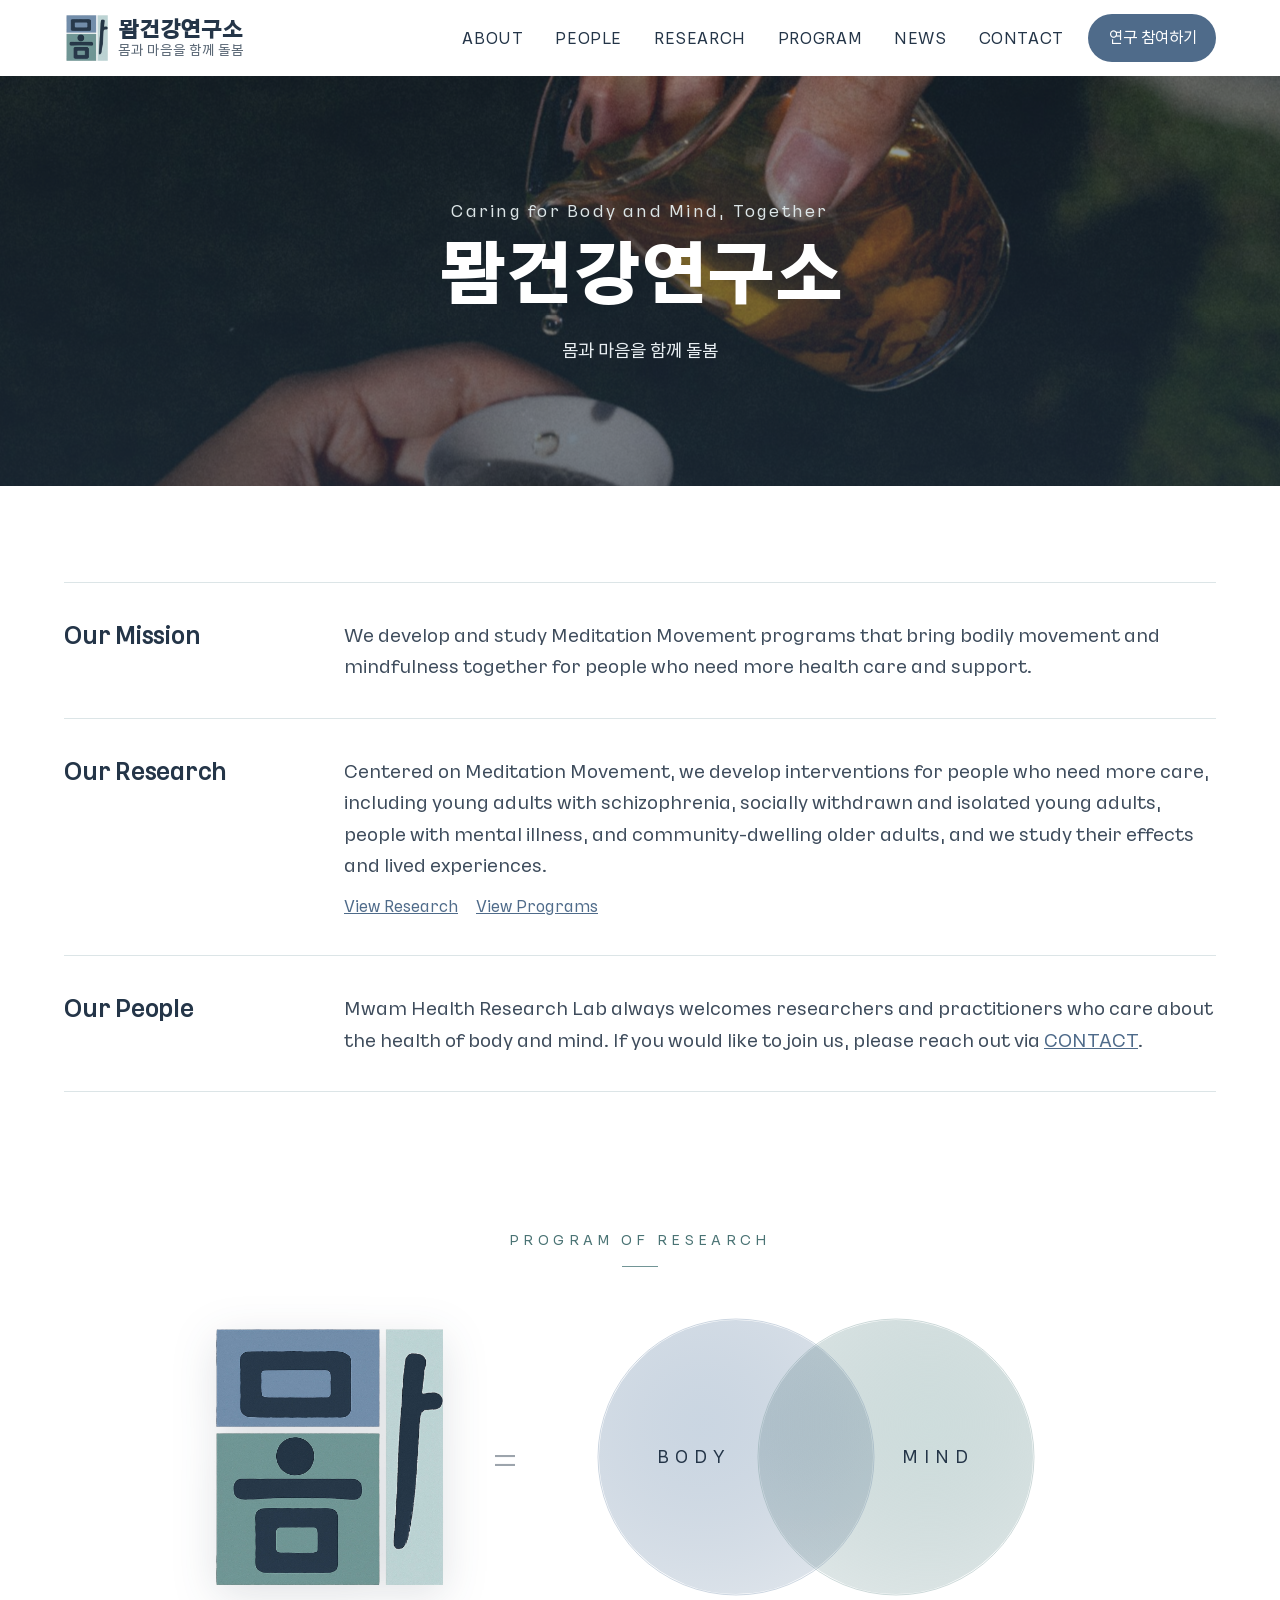
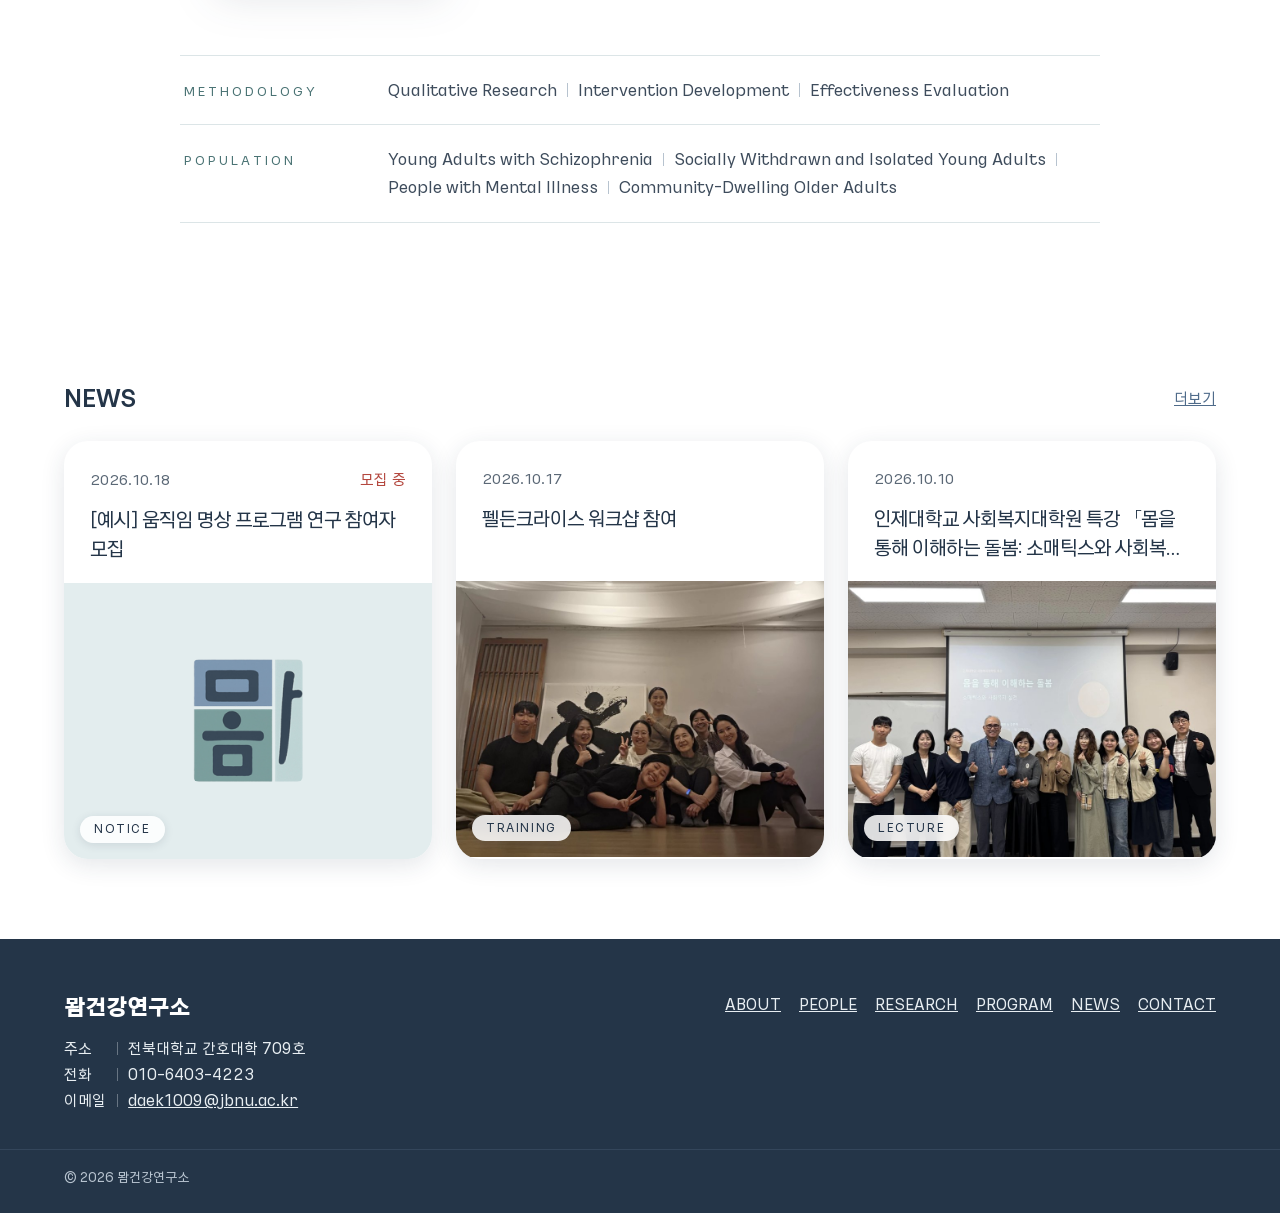
==== commit 19fd55a3: "로고 배경 완전 제거 (블록 사이 틈 포함) 종이색 배경과 블록 사이 틈을 투명하게, 경계의 종이색 번짐도 제거. 머리글·파비콘·연구 도식에 적용.  Co-Authored-By: " ====
--- a/index.html
+++ b/index.html
@@ -43,7 +43,7 @@
 <section class="mprog"><div class="wrap">
   <p class="mprog-eyebrow">Program of Research</p>
   <div class="mprog-body">
-    <img class="mprog-logo" src="assets/images/logo-full.jpg" alt="뫔건강연구소 로고" width="640" height="640">
+    <img class="mprog-logo" src="assets/images/logo-cut-480.png" alt="뫔건강연구소 로고" width="429" height="480">
     <span class="mprog-eq" aria-hidden="true">=</span>
     <svg class="mvenn" viewBox="0 0 500 300" role="img" aria-labelledby="venn-t venn-d">
       <title id="venn-t">Program of Research</title>
--- a/assets/css/style.css
+++ b/assets/css/style.css
@@ -530,3 +530,7 @@
   .mboxes > div { grid-template-columns: 1fr; gap: 6px; padding: 16px 2px; }
   .mboxes dd { font-size: 0.9rem; }
 }
+
+/* 배경 없는 로고 */
+.mprog-logo { border-radius: 0; box-shadow: none; filter: drop-shadow(0 10px 22px rgba(36, 53, 72, 0.14)); }
+.brand img { object-fit: contain; border-radius: 0; }
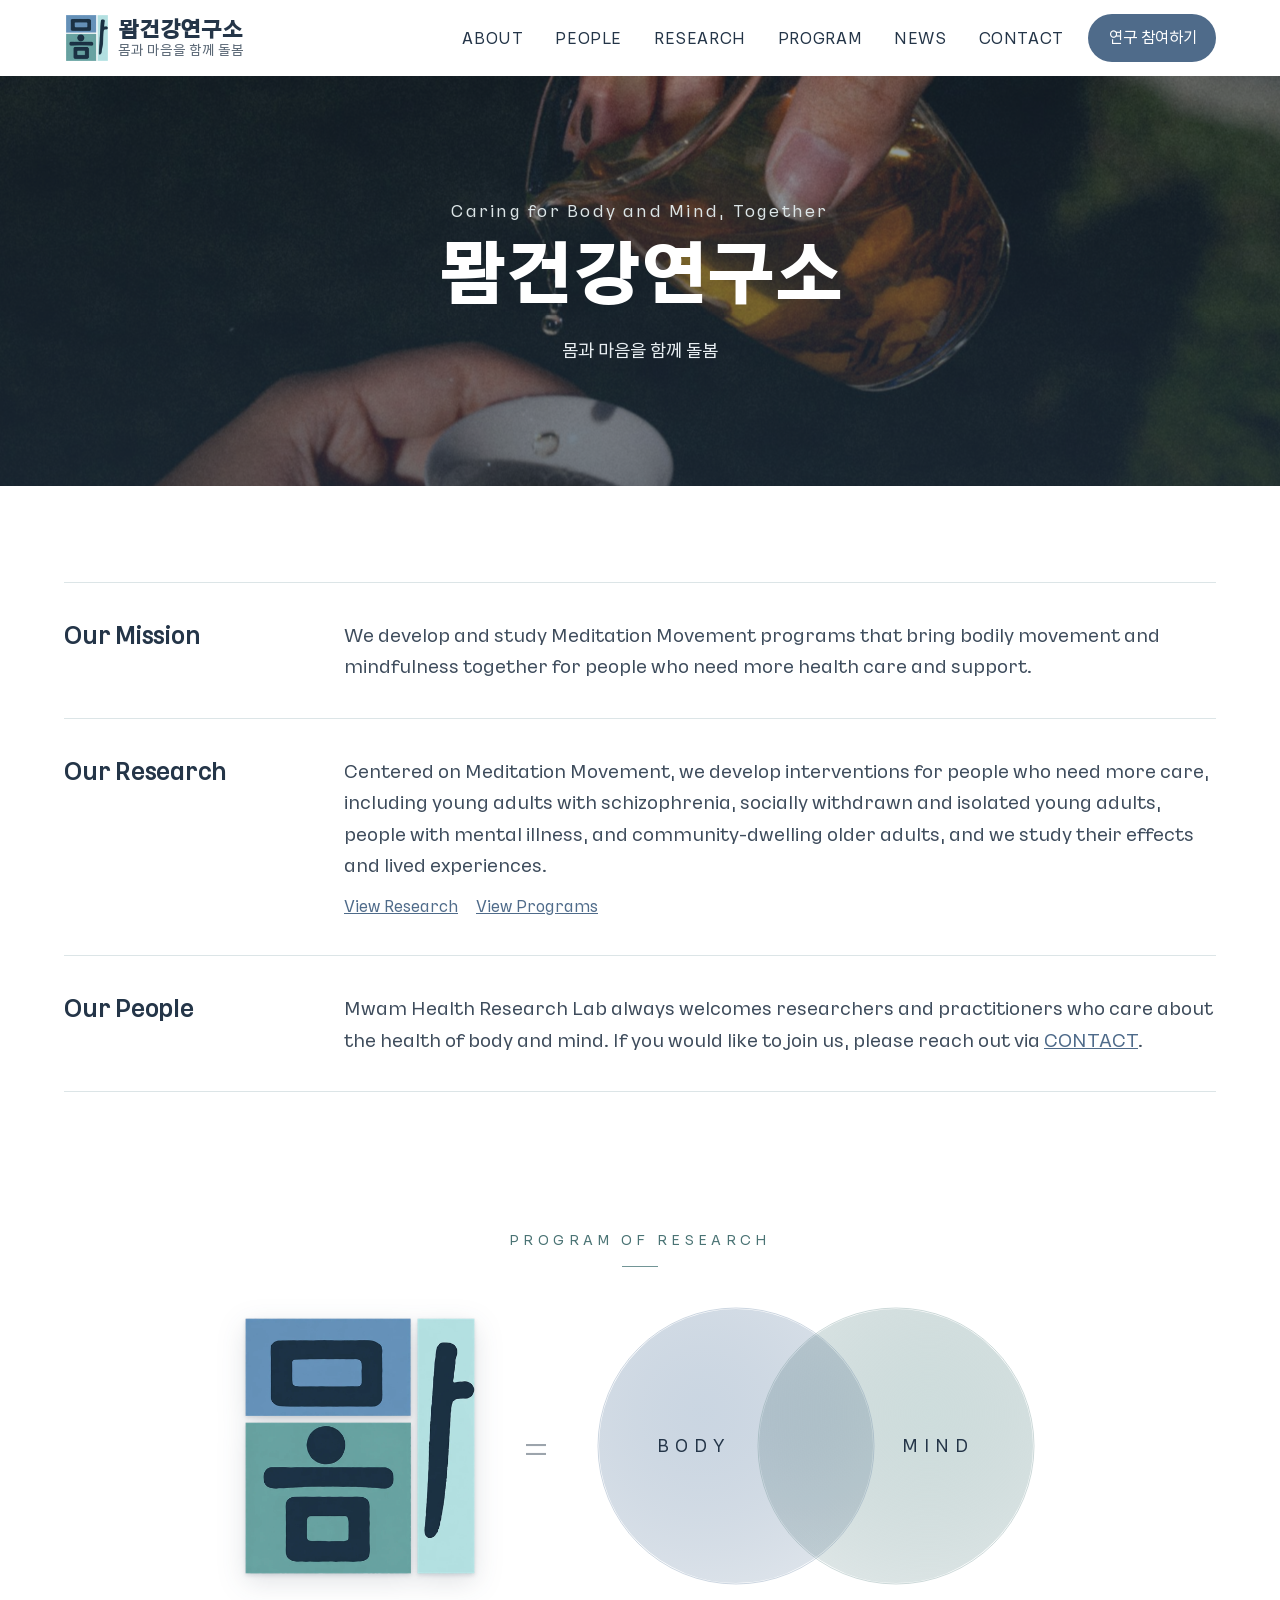
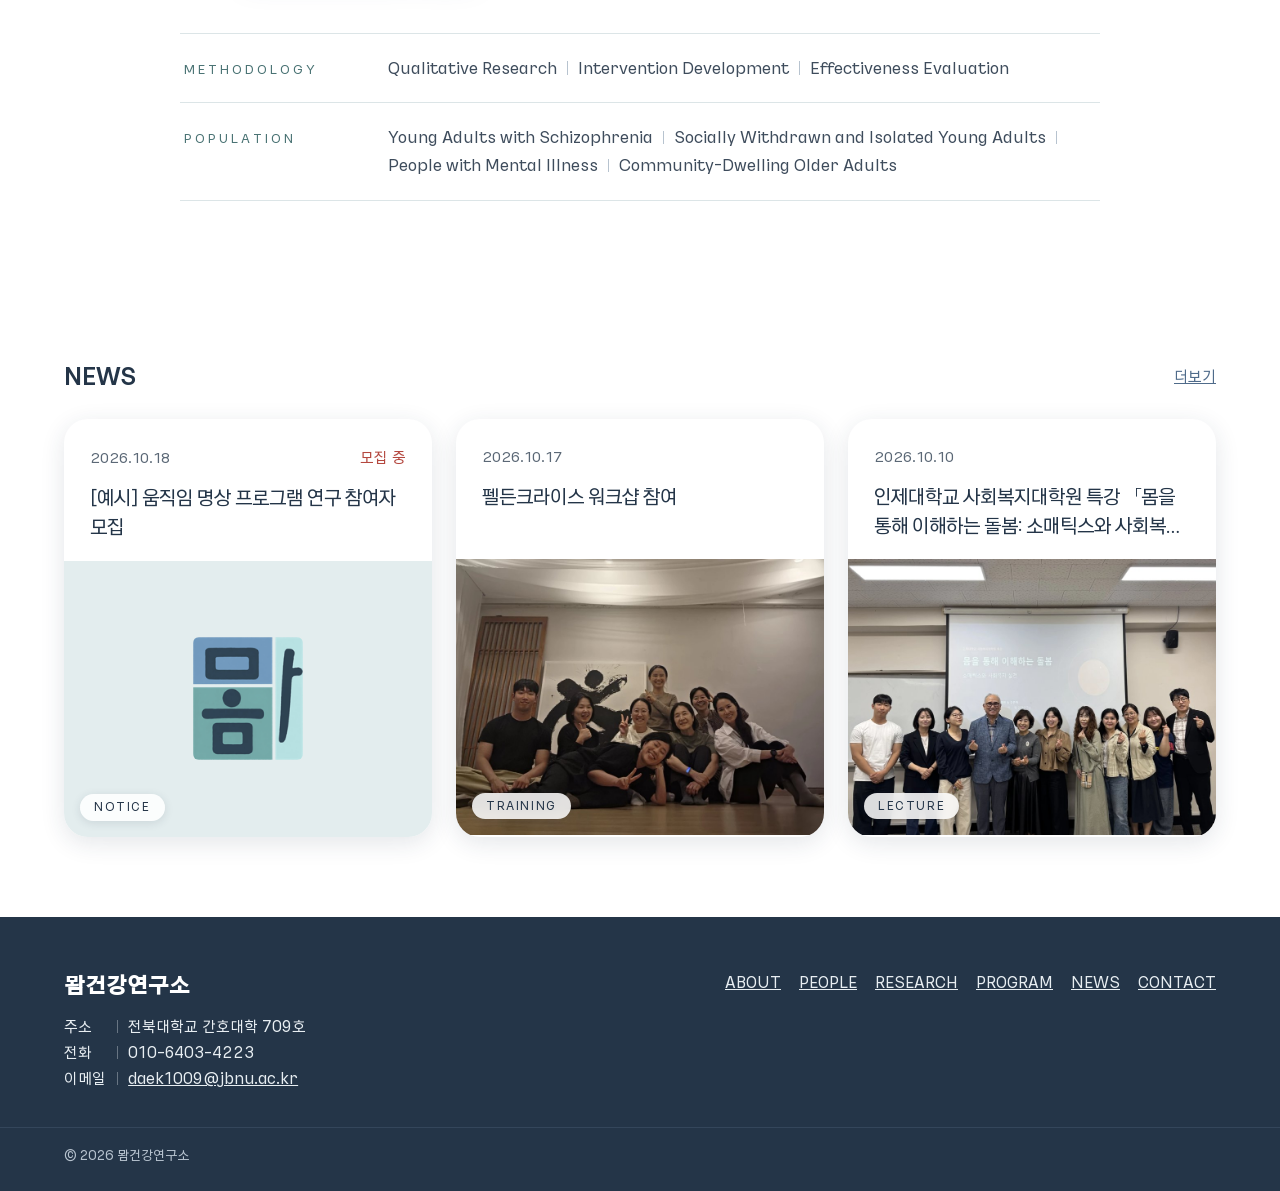
==== commit 7466a4e9: "새 로고(투명), 도식 로고 사각형별 그림자, '=' 양쪽 간격 맞춤 - 보내주신 새 로고로 머리글·파비콘·도식 교체 (머리글은 그림자 없음) - 도식 로고는 세 사각형마다 은은한" ====
--- a/index.html
+++ b/index.html
@@ -5,7 +5,7 @@
 <meta name="viewport" content="width=device-width, initial-scale=1">
 <title>뫔건강연구소</title>
 <meta name="description" content="몸과 마음을 함께 돌보는 움직임 명상을 연구하는 뫔건강연구소입니다.">
-<link rel="icon" href="assets/images/favicon.png">
+<link rel="icon" href="assets/images/favicon.png?v=3">
 <link rel="preload" href="assets/fonts/KakaoSmallSans-Regular.woff2" as="font" type="font/woff2" crossorigin>
 <link rel="preconnect" href="https://fonts.googleapis.com">
 <link rel="preconnect" href="https://fonts.gstatic.com" crossorigin>
@@ -43,9 +43,9 @@
 <section class="mprog"><div class="wrap">
   <p class="mprog-eyebrow">Program of Research</p>
   <div class="mprog-body">
-    <img class="mprog-logo" src="assets/images/logo-cut-480.png" alt="뫔건강연구소 로고" width="429" height="480">
+    <img class="mprog-logo" src="assets/images/logo-cut-480.png?v=3" alt="뫔건강연구소 로고" width="431" height="480">
     <span class="mprog-eq" aria-hidden="true">=</span>
-    <svg class="mvenn" viewBox="0 0 500 300" role="img" aria-labelledby="venn-t venn-d">
+    <svg class="mvenn" viewBox="31 11 438 278" role="img" aria-labelledby="venn-t venn-d">
       <title id="venn-t">Program of Research</title>
       <desc id="venn-d">Two overlapping circles, Body and Mind.</desc>
       <defs>
--- a/assets/css/style.css
+++ b/assets/css/style.css
@@ -514,7 +514,7 @@
 .mprog-body { display: flex; flex-direction: row; align-items: center; justify-content: center; gap: clamp(14px, 4vw, 48px); max-width: 920px; margin: 0 auto; }
 .mprog-logo { width: clamp(84px, 22vw, 230px); border-radius: 10px; box-shadow: 0 14px 36px rgba(36, 53, 72, 0.14); }
 .mprog-eq { font-family: var(--font); font-weight: 300; font-size: clamp(1.4rem, 4vw, 2.4rem); color: var(--muted); opacity: 0.6; }
-.mprog-body .mvenn { width: auto; flex: 0 1 500px; min-width: 0; }
+.mprog-body .mvenn { width: auto; flex: 0 1 438px; min-width: 0; }
 .mvenn .v-h { font-family: var(--font); font-weight: 400; font-size: 17px; letter-spacing: 0.34em; }
 .mboxes { max-width: 920px; margin: 48px auto 0; display: block; border: 0; border-radius: 0; box-shadow: none; overflow: visible; }
 .mboxes > div { display: grid; grid-template-columns: 180px 1fr; gap: 24px; align-items: baseline; padding: 20px 4px; border-top: 1px solid var(--line); background: none; }
@@ -534,3 +534,7 @@
 /* 배경 없는 로고 */
 .mprog-logo { border-radius: 0; box-shadow: none; filter: drop-shadow(0 10px 22px rgba(36, 53, 72, 0.14)); }
 .brand img { object-fit: contain; border-radius: 0; }
+
+/* 도식 로고: 투명한 틈 덕분에 세 사각형마다 각각 그림자 / 머리글 로고는 그림자 없음 */
+.mprog-logo { filter: drop-shadow(0 2px 2px rgba(36, 53, 72, 0.16)) drop-shadow(0 8px 14px rgba(36, 53, 72, 0.14)); }
+.brand img { filter: none; box-shadow: none; }
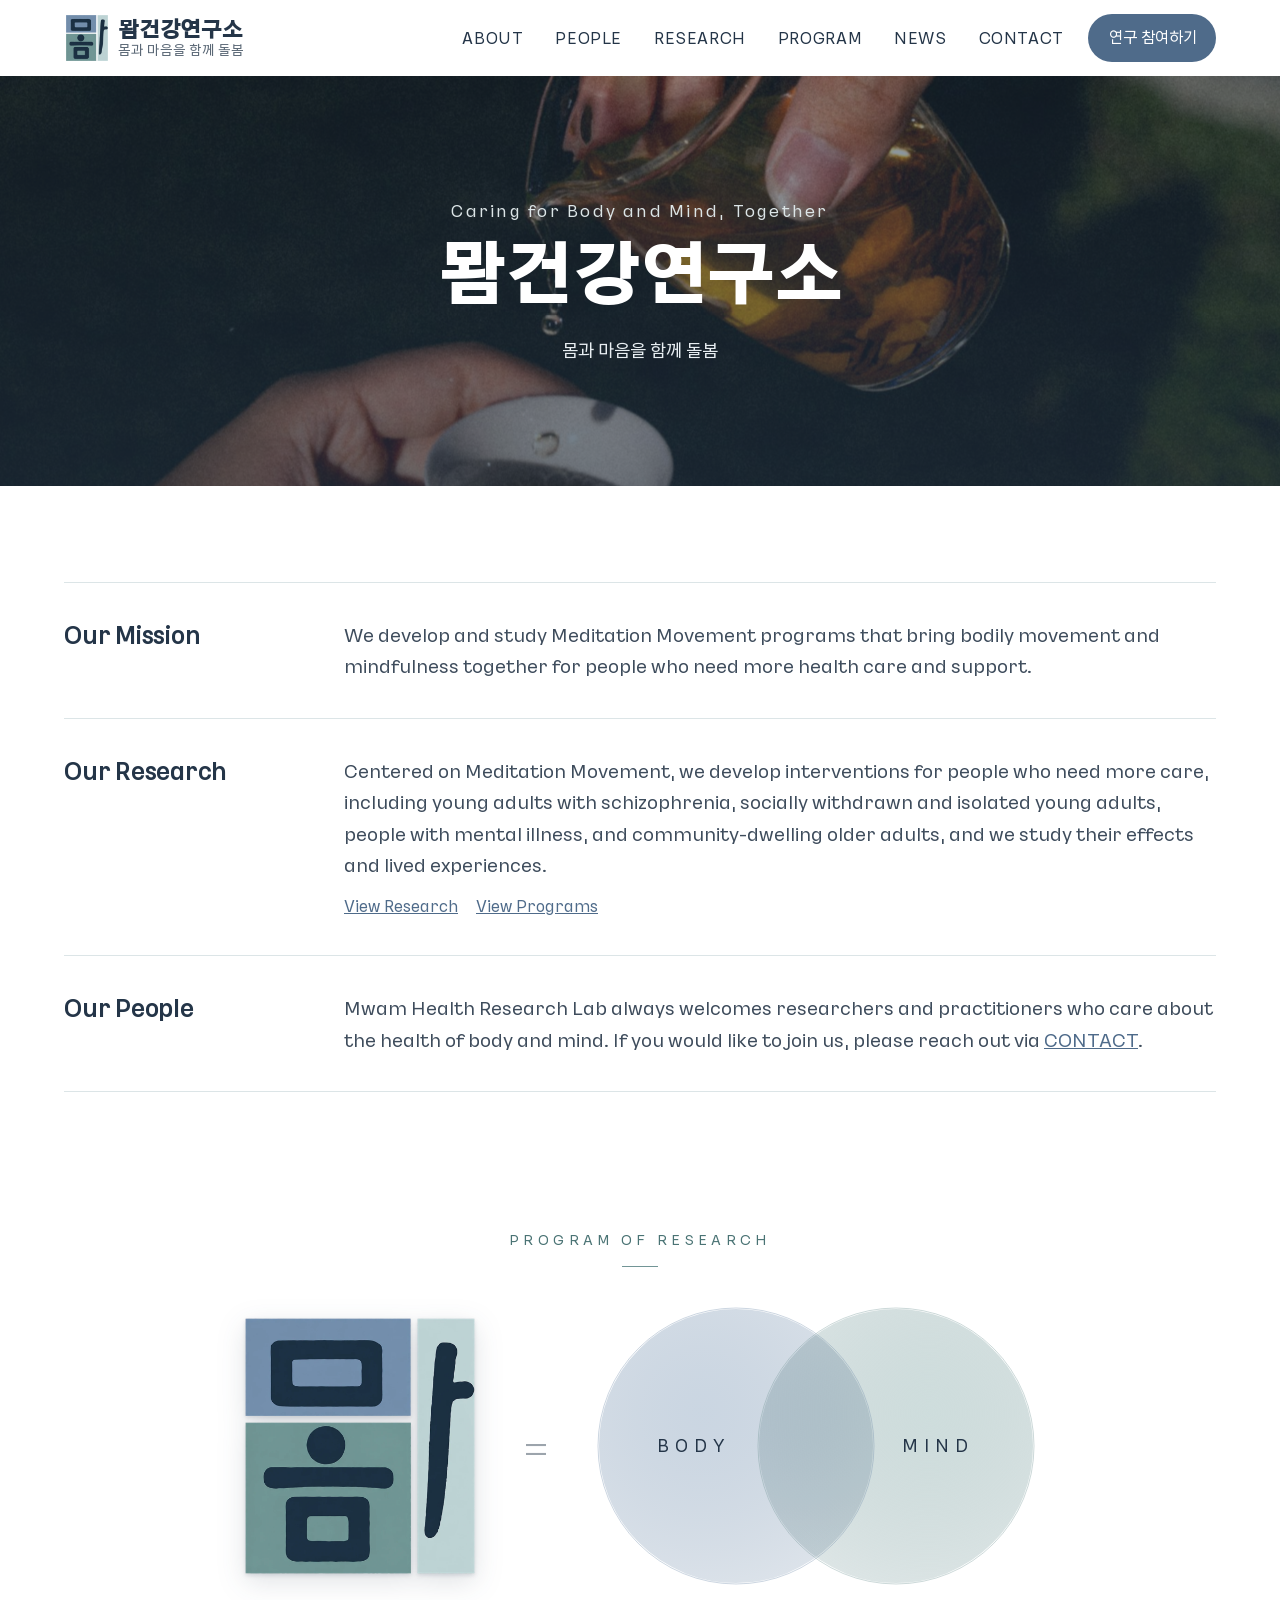
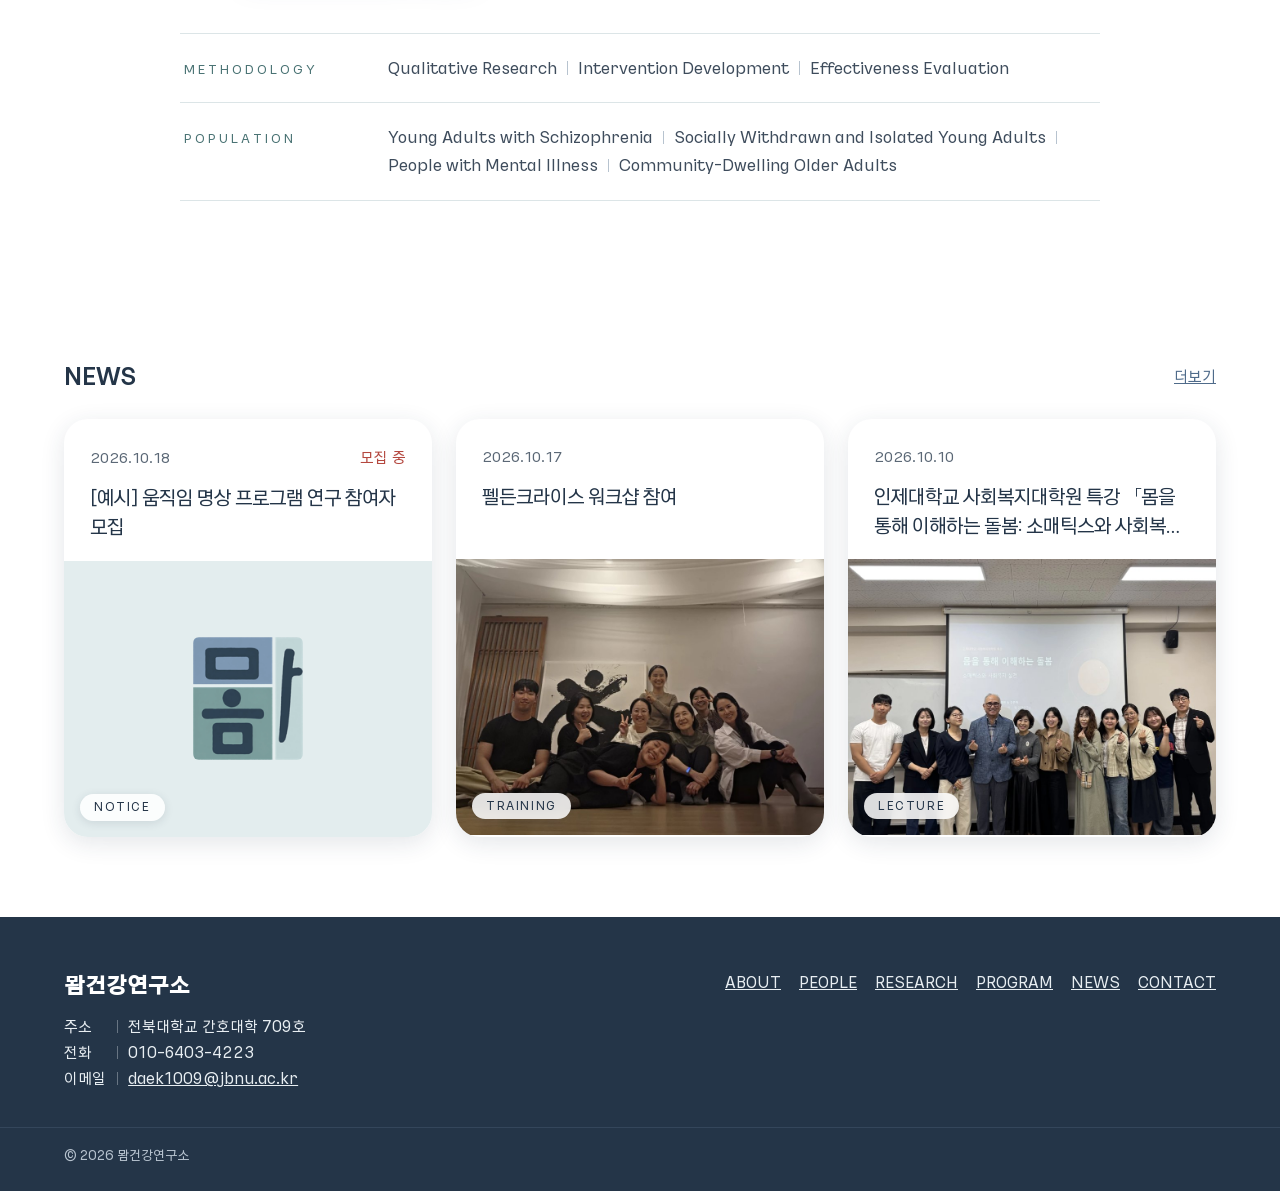
==== commit 8a73f32f: "로고 사각형 색을 기존 로고 색으로 보정, 파일 이름 새로 (캐시 회피) Co-Authored-By: Claude Opus 5.5 <noreply@anthropic.com>" ====
--- a/index.html
+++ b/index.html
@@ -5,7 +5,7 @@
 <meta name="viewport" content="width=device-width, initial-scale=1">
 <title>뫔건강연구소</title>
 <meta name="description" content="몸과 마음을 함께 돌보는 움직임 명상을 연구하는 뫔건강연구소입니다.">
-<link rel="icon" href="assets/images/favicon.png?v=3">
+<link rel="icon" href="assets/images/favicon-v4.png">
 <link rel="preload" href="assets/fonts/KakaoSmallSans-Regular.woff2" as="font" type="font/woff2" crossorigin>
 <link rel="preconnect" href="https://fonts.googleapis.com">
 <link rel="preconnect" href="https://fonts.gstatic.com" crossorigin>
@@ -43,7 +43,7 @@
 <section class="mprog"><div class="wrap">
   <p class="mprog-eyebrow">Program of Research</p>
   <div class="mprog-body">
-    <img class="mprog-logo" src="assets/images/logo-cut-480.png?v=3" alt="뫔건강연구소 로고" width="431" height="480">
+    <img class="mprog-logo" src="assets/images/logo-v4-480.png" alt="뫔건강연구소 로고" width="431" height="480">
     <span class="mprog-eq" aria-hidden="true">=</span>
     <svg class="mvenn" viewBox="31 11 438 278" role="img" aria-labelledby="venn-t venn-d">
       <title id="venn-t">Program of Research</title>
--- a/assets/css/style.css
+++ b/assets/css/style.css
@@ -538,3 +538,7 @@
 /* 도식 로고: 투명한 틈 덕분에 세 사각형마다 각각 그림자 / 머리글 로고는 그림자 없음 */
 .mprog-logo { filter: drop-shadow(0 2px 2px rgba(36, 53, 72, 0.16)) drop-shadow(0 8px 14px rgba(36, 53, 72, 0.14)); }
 .brand img { filter: none; box-shadow: none; }
+
+/* ABOUT 오시는 길: 작은 제목만, 예전 큰 제목의 아랫선에 맞춤 */
+.loc-head { display: flex; flex-direction: column; justify-content: flex-end; min-height: calc(clamp(1.6rem, 3vw, 2.1rem) * 1.35 + 34.5px); }
+.loc-head .eyebrow { margin: 0; font-family: var(--font); font-size: 0.95rem; font-weight: 400; line-height: 1.75; }
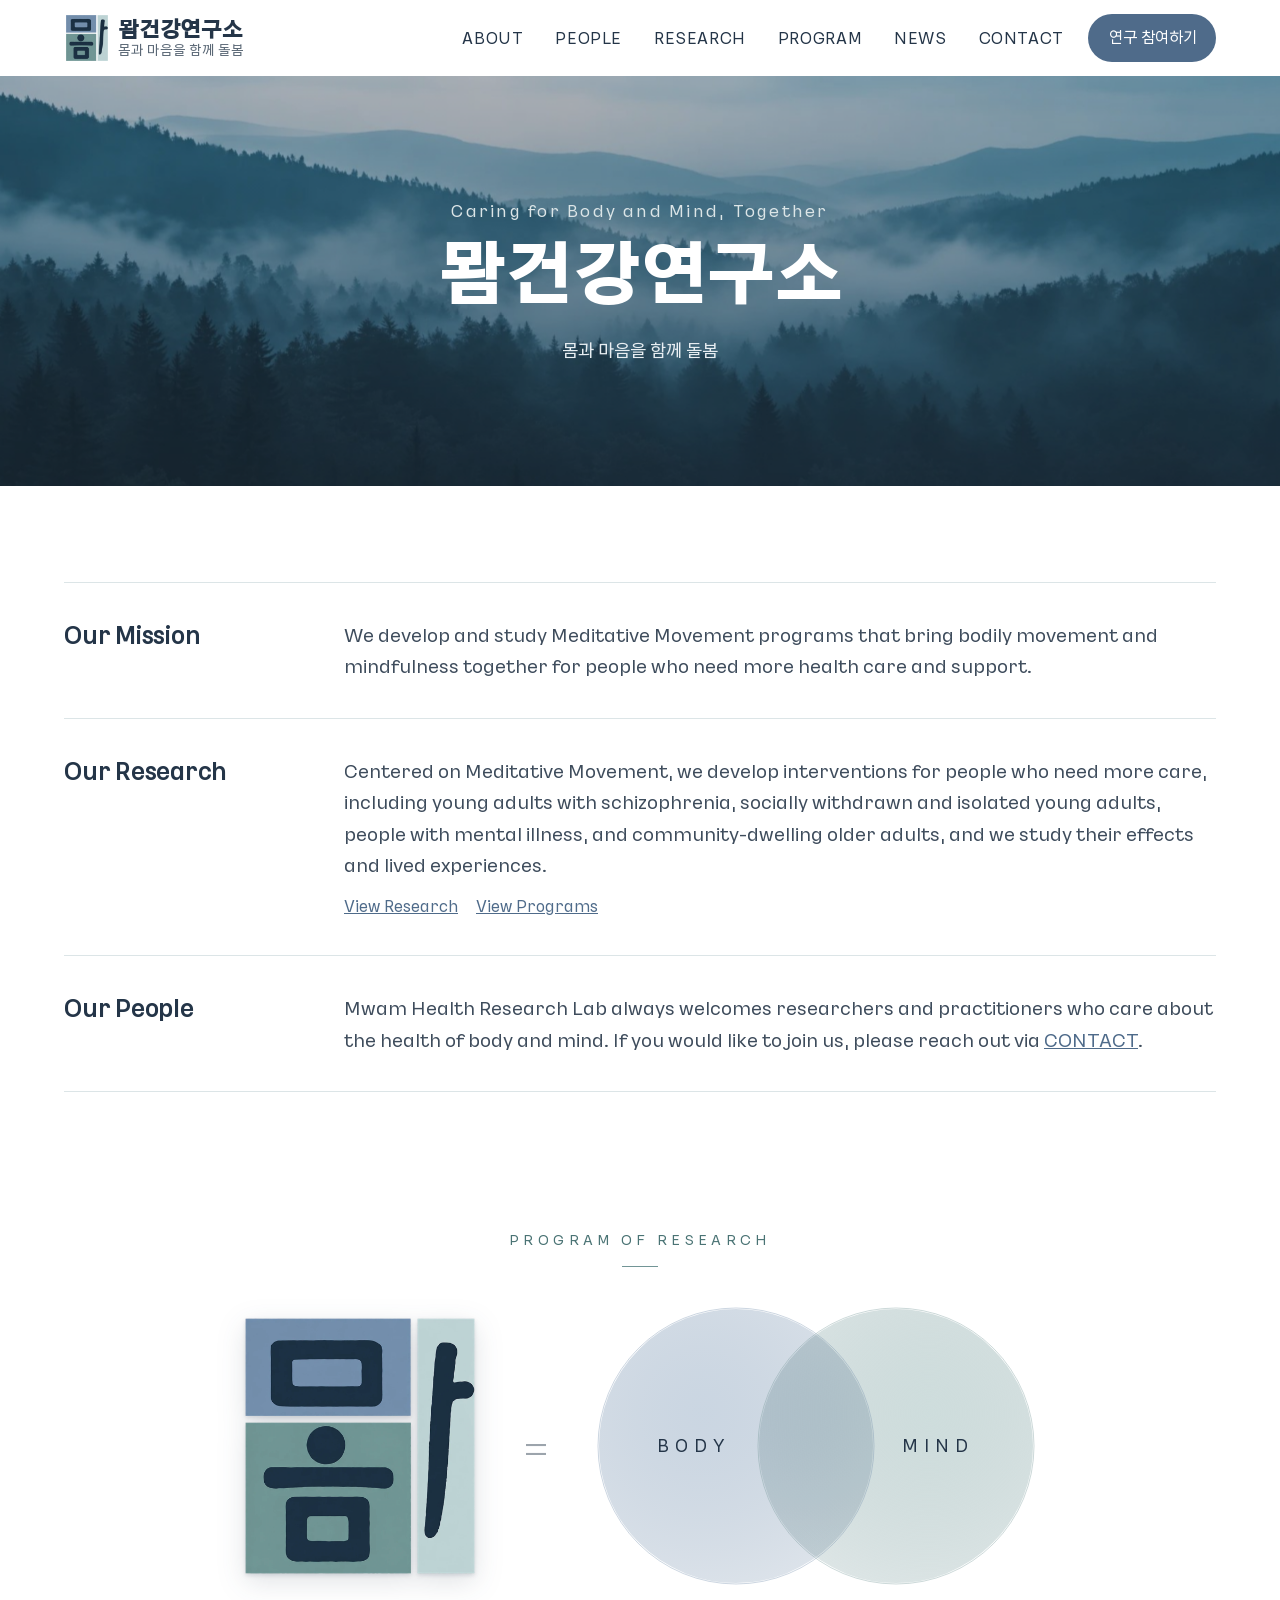
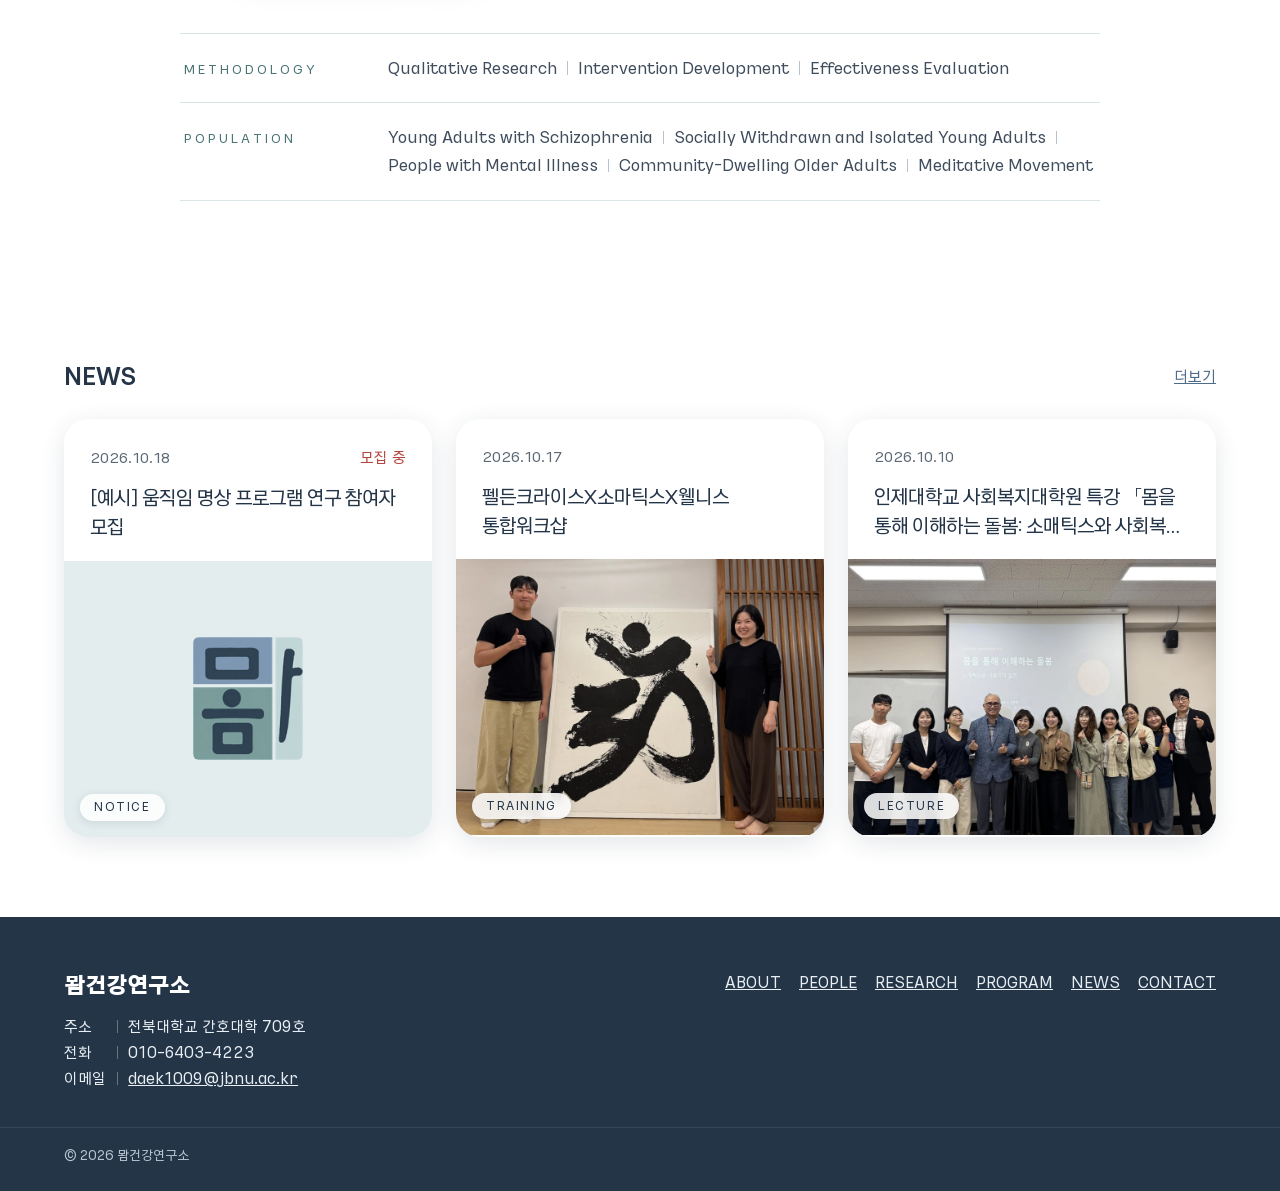
==== commit 25b6c480: "펠든크라이스 통합워크샵 글 갱신, 문의 페이지 선·여백형, 프로그램 사진 보기 링크, Meditative Movement Co-Authored-By: Claude Opus 5.5 " ====
--- a/index.html
+++ b/index.html
@@ -27,11 +27,11 @@
 <section class="mabout"><div class="wrap">
   <div class="mrow">
     <h2>Our Mission</h2>
-    <div><p>We develop and study Meditation Movement programs that bring bodily movement and mindfulness together for people who need more health care and support.</p></div>
+    <div><p>We develop and study Meditative Movement programs that bring bodily movement and mindfulness together for people who need more health care and support.</p></div>
   </div>
   <div class="mrow">
     <h2>Our Research</h2>
-    <div><p>Centered on Meditation Movement, we develop interventions for people who need more care, including young adults with schizophrenia, socially withdrawn and isolated young adults, people with mental illness, and community-dwelling older adults, and we study their effects and lived experiences.</p>
+    <div><p>Centered on Meditative Movement, we develop interventions for people who need more care, including young adults with schizophrenia, socially withdrawn and isolated young adults, people with mental illness, and community-dwelling older adults, and we study their effects and lived experiences.</p>
       <p class="mlink"><a href="research.html">View Research</a><a href="program.html">View Programs</a></p></div>
   </div>
   <div class="mrow">
@@ -62,7 +62,7 @@
   </div>
   <dl class="mboxes">
     <div><dt>Methodology</dt><dd>Qualitative Research<span class="vbar" aria-hidden="true"></span>Intervention Development<span class="vbar" aria-hidden="true"></span>Effectiveness Evaluation</dd></div>
-    <div><dt>Population</dt><dd>Young Adults with Schizophrenia<span class="vbar" aria-hidden="true"></span>Socially Withdrawn and Isolated Young Adults<span class="vbar" aria-hidden="true"></span>People with Mental Illness<span class="vbar" aria-hidden="true"></span>Community-Dwelling Older Adults</dd></div>
+    <div><dt>Population</dt><dd>Young Adults with Schizophrenia<span class="vbar" aria-hidden="true"></span>Socially Withdrawn and Isolated Young Adults<span class="vbar" aria-hidden="true"></span>People with Mental Illness<span class="vbar" aria-hidden="true"></span>Community-Dwelling Older Adults<span class="vbar" aria-hidden="true"></span>Meditative Movement</dd></div>
   </dl>
 </div></section>
 
--- a/assets/css/style.css
+++ b/assets/css/style.css
@@ -442,8 +442,8 @@
 
 /* ---------- 메인 (KIMPACT Lab 구성 참고) ---------- */
 .mhero { position: relative; overflow: hidden; color: var(--white); text-align: center; }
-.mhero-bg { position: absolute; inset: 0; background: url('../images/hero-tea.jpg') center 50% / cover no-repeat; }
-.mhero-bg::after { content: ''; position: absolute; inset: 0; background: linear-gradient(180deg, rgba(36, 53, 72, 0.48), rgba(36, 53, 72, 0.66)); }
+.mhero-bg { position: absolute; inset: 0; background: url('../images/hero-forest.jpg') center 85% / cover no-repeat; }
+.mhero-bg::after { content: ''; position: absolute; inset: 0; background: linear-gradient(180deg, rgba(36, 53, 72, 0.30), rgba(36, 53, 72, 0.55)); }  /* 안개 숲 사진에 맞게 옅게 */
 .mhero-in { position: relative; padding-top: 120px; padding-bottom: 120px; display: flex; flex-direction: column; align-items: center; gap: 10px; }
 .mhero-tag { font-size: 1rem; letter-spacing: 0.14em; color: #DCE5E7; }
 .mhero-name { font-family: var(--font-brand); font-weight: 900; font-size: clamp(2.6rem, 6vw, 4.2rem); letter-spacing: -0.01em; color: var(--white); }
@@ -542,3 +542,30 @@
 /* ABOUT 오시는 길: 작은 제목만, 예전 큰 제목의 아랫선에 맞춤 */
 .loc-head { display: flex; flex-direction: column; justify-content: flex-end; min-height: calc(clamp(1.6rem, 3vw, 2.1rem) * 1.35 + 34.5px); }
 .loc-head .eyebrow { margin: 0; font-family: var(--font); font-size: 0.95rem; font-weight: 400; line-height: 1.75; }
+
+/* 문의 (A안): 카드 없이 선과 여백만 */
+.ca-grid { display: grid; grid-template-columns: 1fr 1fr; gap: 56px; }
+.ca-col h3, .ca-join h3 { font-size: 1.05rem; font-weight: 400; color: var(--navy); padding-bottom: 14px; border-bottom: 1px solid var(--navy); margin: 0; }
+.ca-list { margin: 0; padding: 0; list-style: none; }
+.ca-list li, .ca-list > div { padding: 16px 0; border-bottom: 1px solid var(--line); color: var(--text-3); }
+dl.ca-list { display: grid; grid-template-columns: 4.5em 1fr; align-items: baseline; }
+dl.ca-list dt, dl.ca-list dd { margin: 0; padding: 16px 0; border-bottom: 1px solid var(--line); }
+dl.ca-list dt { color: var(--text-3); font-size: 0.92rem; }
+dl.ca-list dd { color: var(--navy); }
+.ca-join { margin-top: 72px; }
+.ca-row { display: flex; flex-wrap: wrap; justify-content: space-between; align-items: center; gap: 12px 24px; padding: 16px 0; border-bottom: 1px solid var(--line); }
+.ca-row p { margin: 0; color: var(--text-3); }
+.ca-more { color: var(--blue); text-decoration: none; white-space: nowrap; }
+.ca-more:hover { text-decoration: underline; }
+.ca-map { margin-top: 40px; height: 340px; min-height: 0; border: 0; border-radius: 0; box-shadow: none; background: var(--white); position: relative; }
+.ca-map iframe { width: 100%; height: 100%; min-height: 0; display: block; border: 0; border-radius: 0; filter: saturate(0.6); }
+@media (max-width: 720px) {
+  .ca-grid { grid-template-columns: 1fr; gap: 44px; }
+  .ca-join { margin-top: 52px; }
+  .ca-map { height: 260px; }
+}
+
+/* 프로그램: 사진이 있는 것은 눌러서 소식 글로 */
+a.pub.plink { text-decoration: none; color: inherit; transition: transform 0.15s, box-shadow 0.15s; }
+a.pub.plink:hover { transform: translateY(-2px); box-shadow: 0 10px 26px rgba(36, 53, 72, 0.10); }
+.pub .pmore { margin-top: 6px; font-size: 0.9rem; color: var(--blue); }
